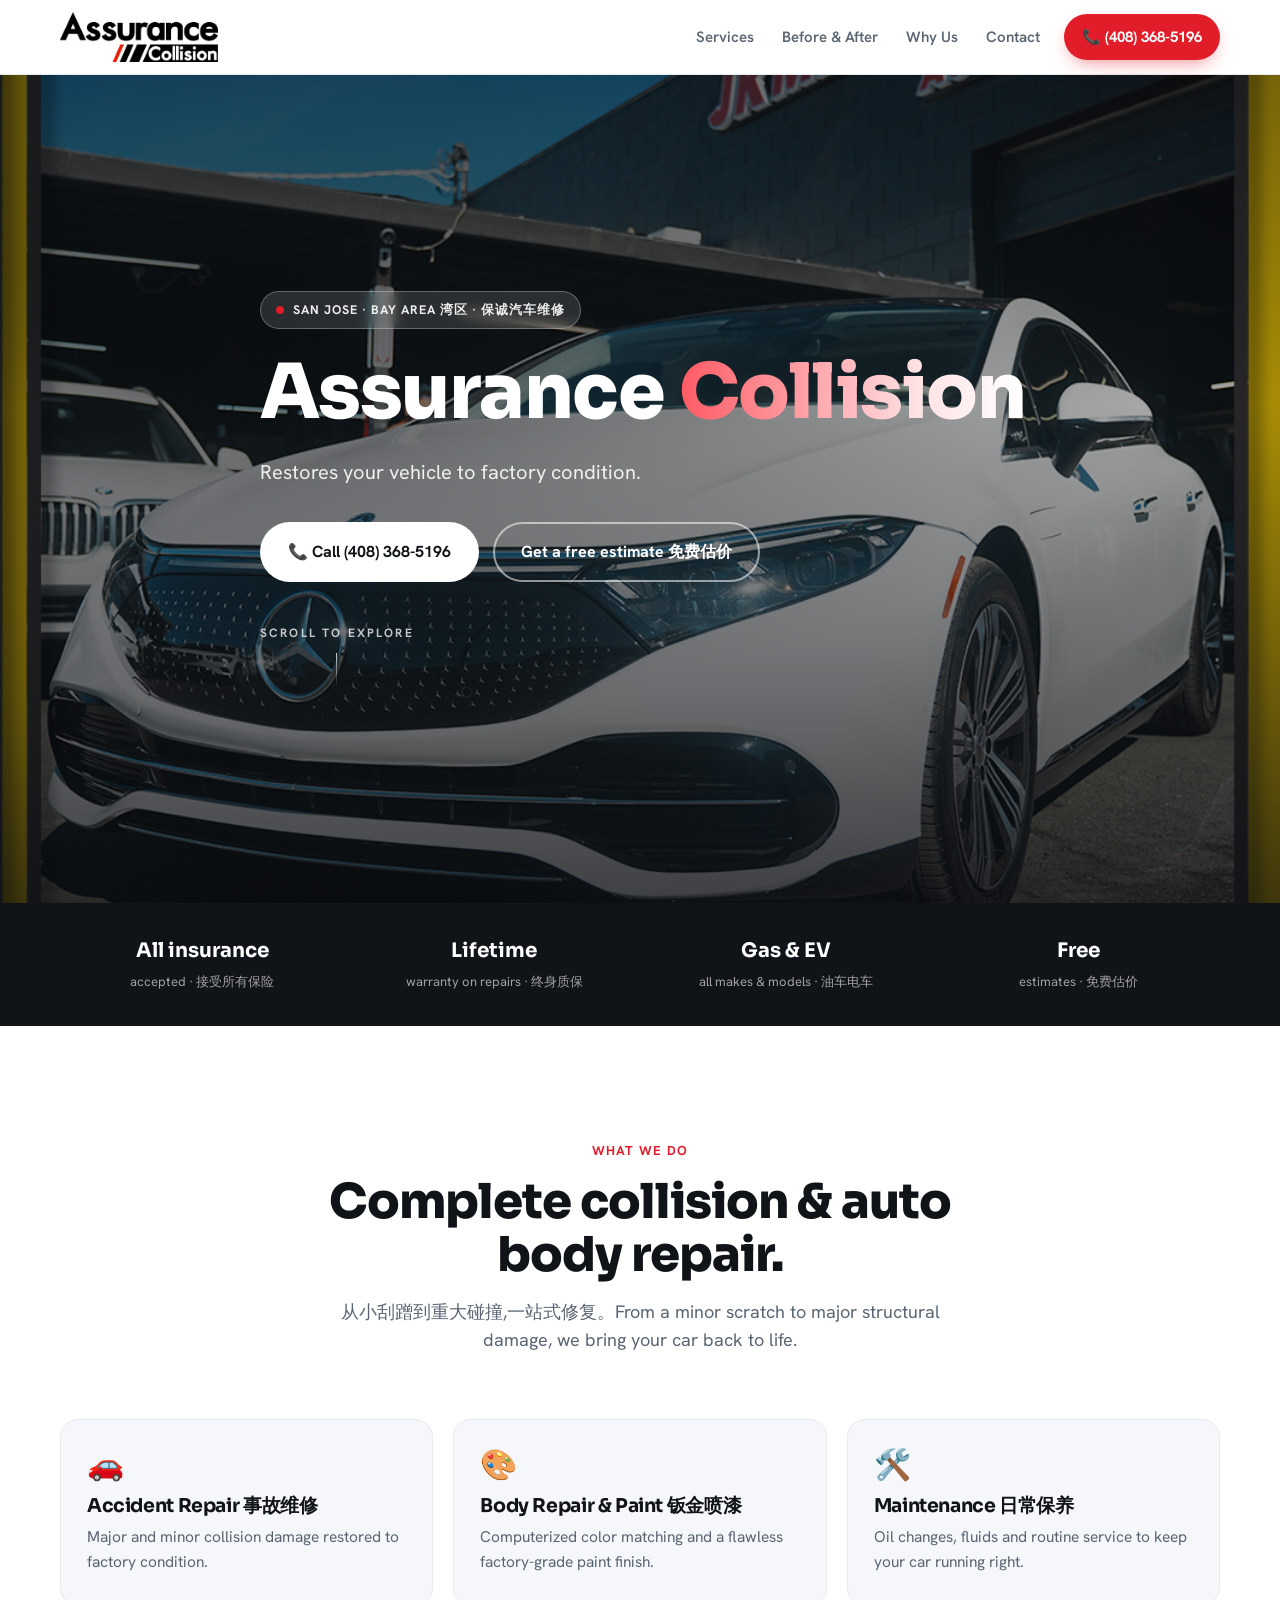
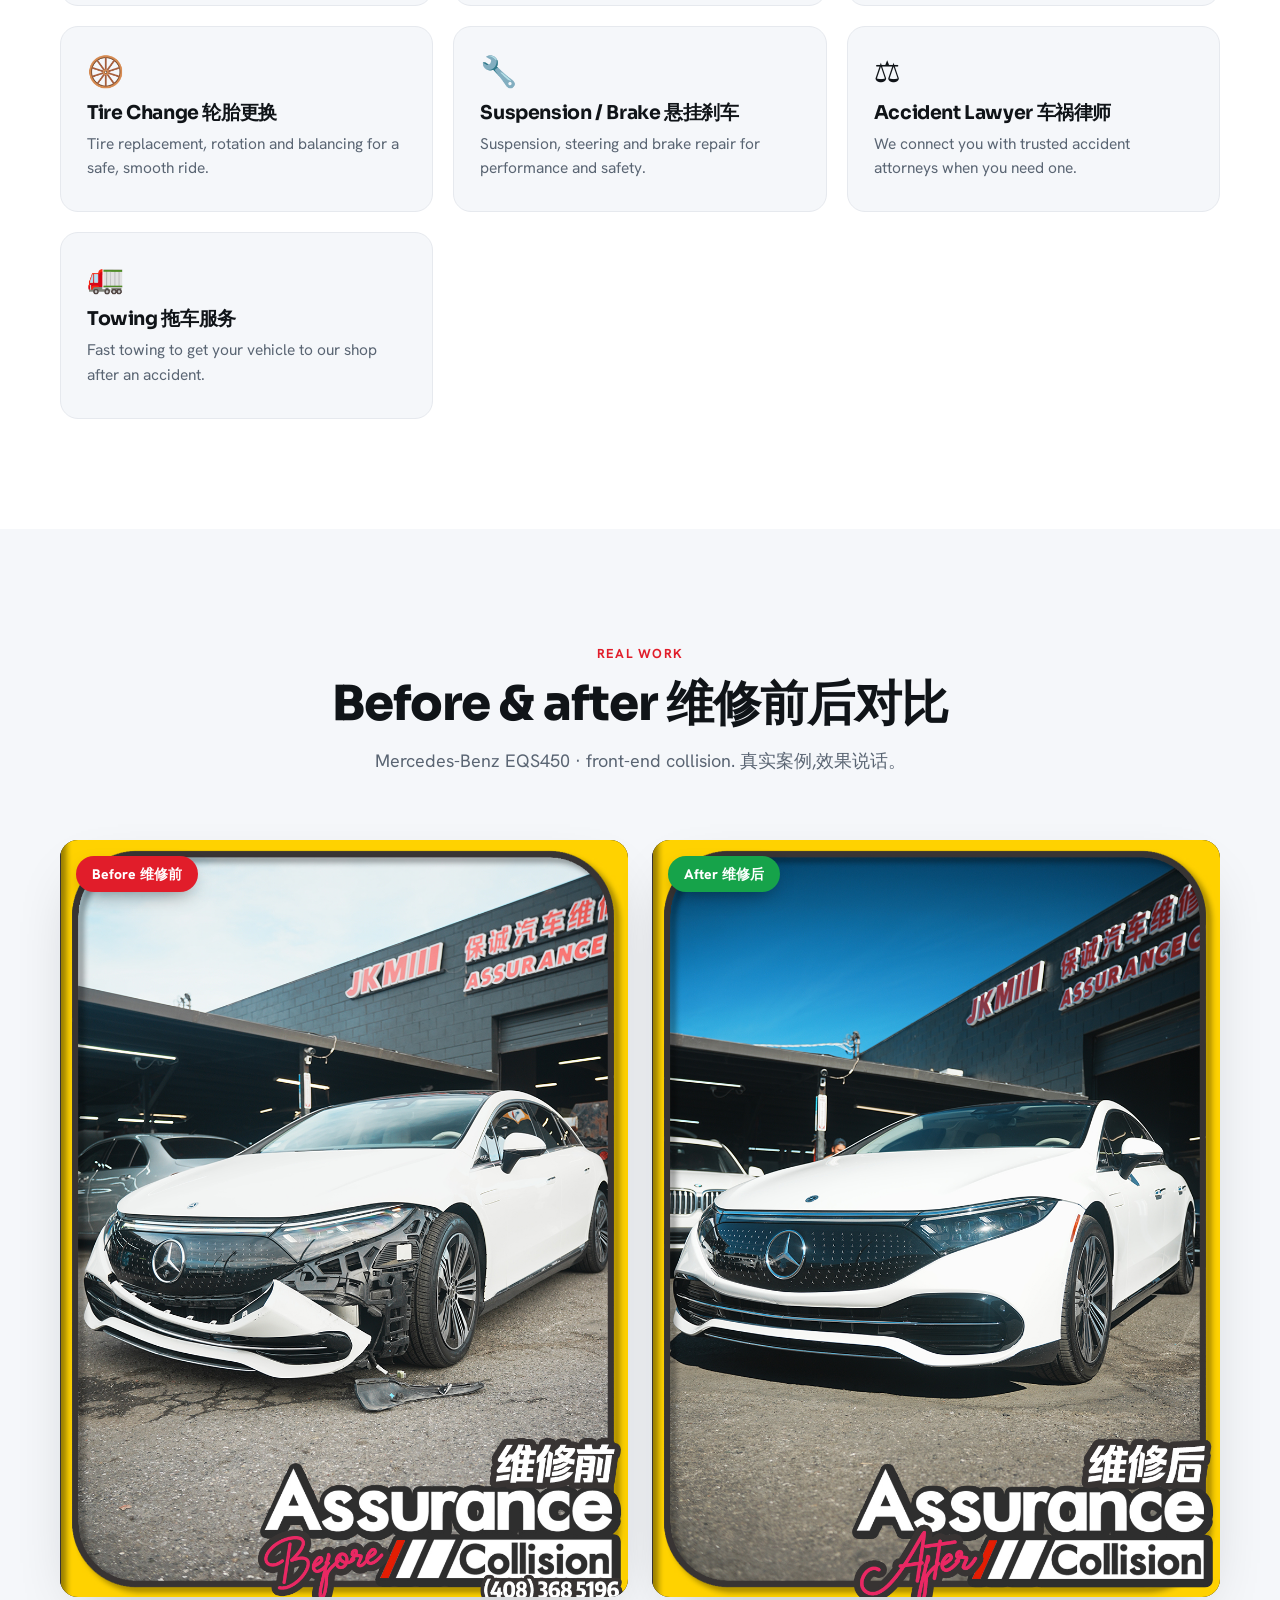
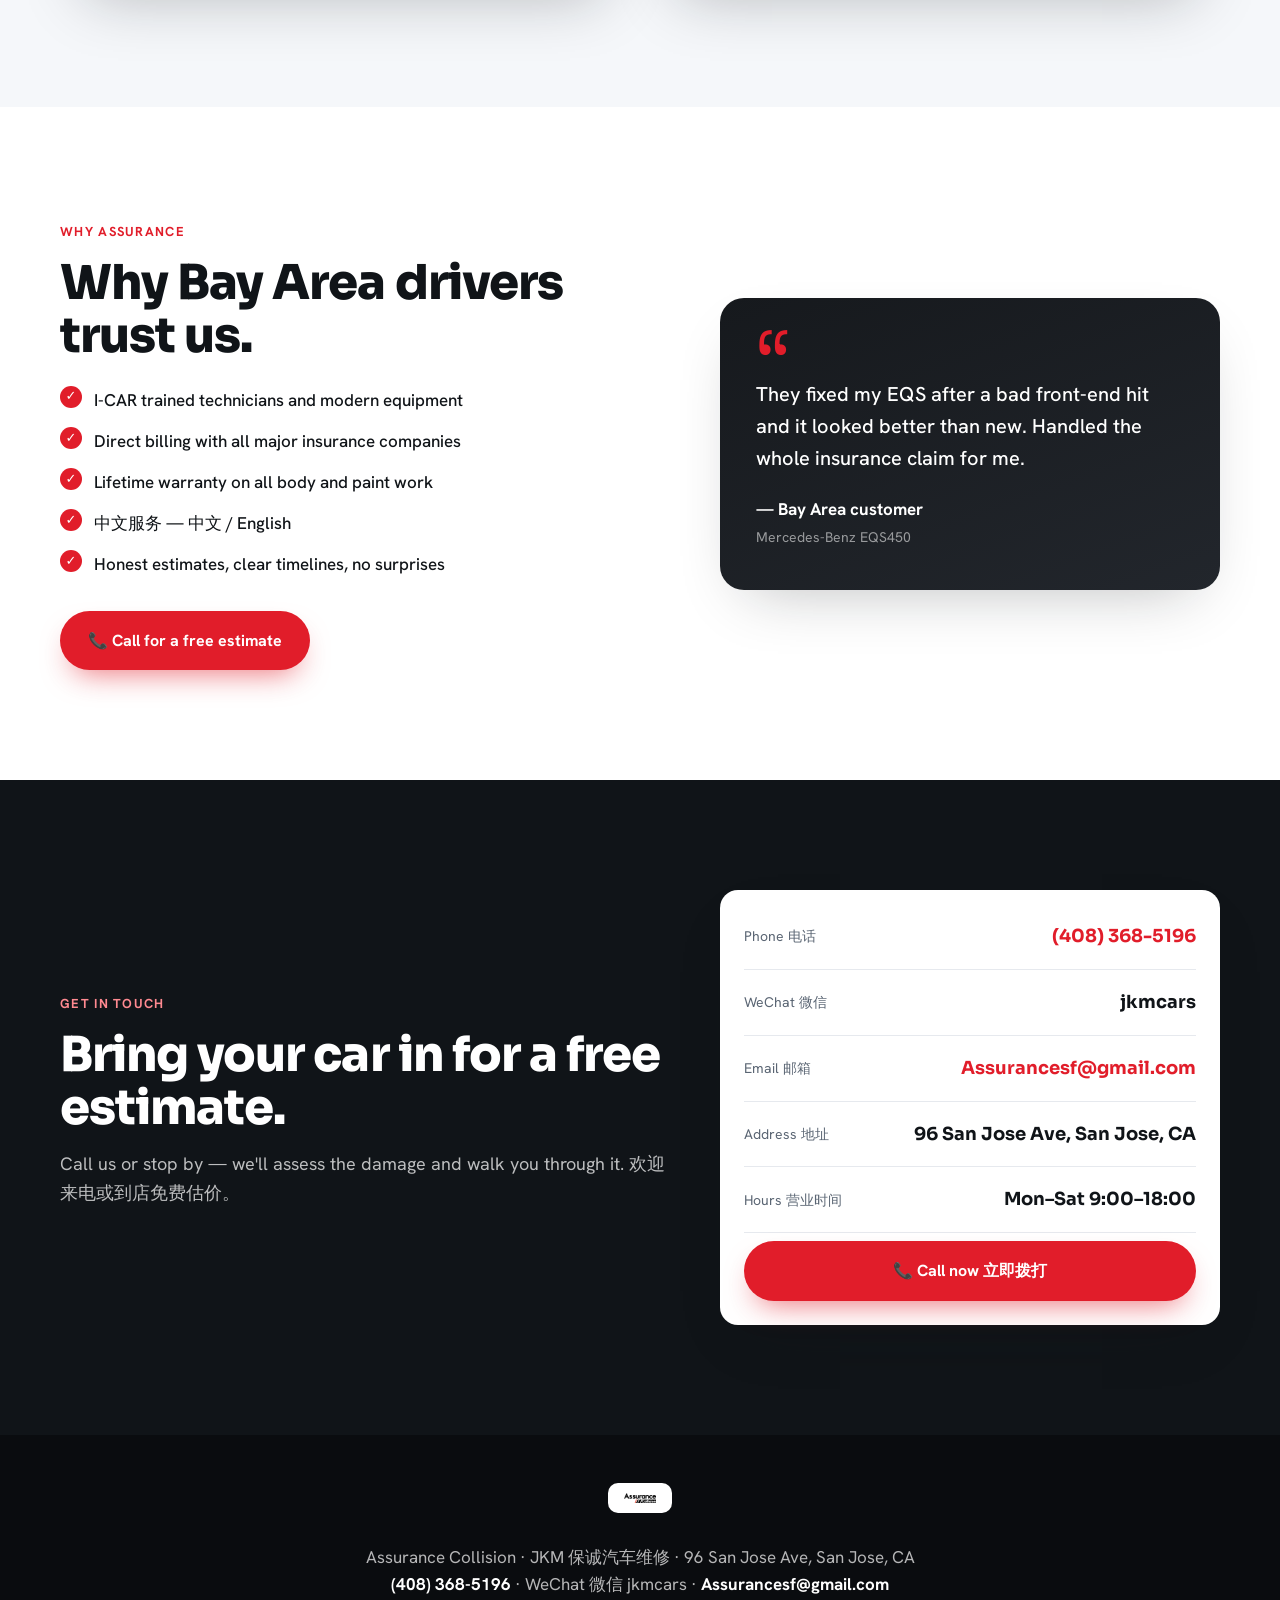
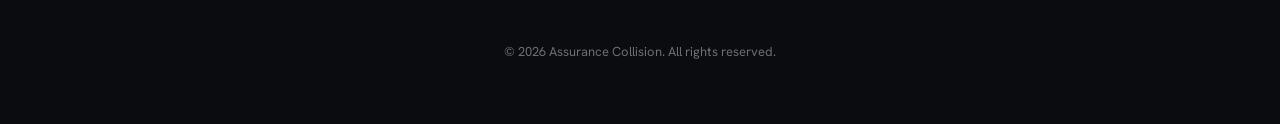
==== index.html @ 11619355 "Add scroll-reveal fade-in on scroll (IntersectionObserver, staggered) Co-Authored-By: Claude Opus 4." ====
<!DOCTYPE html>
<html lang="en">
<head>
<meta charset="UTF-8" />
<meta name="viewport" content="width=device-width, initial-scale=1.0" />
<title>Assurance Collision · 保诚汽车维修 — Bay Area Auto Body & Collision Repair</title>
<meta name="description" content="Assurance Collision (保诚汽车维修 / JKM) is a Bay Area auto body and collision repair shop in San Jose. Expert frame, paint, dent and EV collision repair. Free estimates — call (408) 368-5196." />
<link rel="preconnect" href="https://fonts.googleapis.com" />
<link rel="preconnect" href="https://fonts.gstatic.com" crossorigin />
<link href="https://fonts.googleapis.com/css2?family=Sora:wght@500;600;700;800&family=Hanken+Grotesk:wght@400;500;600;700&display=swap" rel="stylesheet" />
<link rel="stylesheet" href="styles.css" />
</head>
<body>

<nav id="nav">
  <div class="wrap nav-in">
    <a href="#top" class="brand"><img class="logo-img" src="images/logo.png" alt="Assurance Collision" /></a>
    <div class="nav-links">
      <a href="#services">Services</a>
      <a href="#work">Before &amp; After</a>
      <a href="#why">Why Us</a>
      <a href="#contact">Contact</a>
    </div>
    <a class="nav-cta" href="tel:+14083685196">📞 (408) 368-5196</a>
  </div>
</nav>

<header id="top" class="hero-bg">
  <div class="hero-slides" aria-hidden="true">
    <div class="hero-slide is-active" style="background-image:url('images/benz-after.jpg')"></div>
    <div class="hero-slide" style="background-image:url('images/1.jpg')"></div>
    <div class="hero-slide" style="background-image:url('images/2.jpg')"></div>
  </div>
  <div class="hero-overlay"></div>
  <div class="wrap hero-inner">
    <div class="eyebrow"><span class="pulse"></span><span class="t">SAN JOSE · BAY AREA 湾区 · 保诚汽车维修</span></div>
    <h1>Assurance <span class="grad">Collision</span></h1>
    <p class="lead">Restores your vehicle to factory condition.</p>
    <div class="hero-cta">
      <a class="btn white" href="tel:+14083685196">📞 Call (408) 368-5196</a>
      <a class="btn ghost" href="#contact">Get a free estimate 免费估价</a>
    </div>
    <a class="scroll-cue" href="#services">SCROLL TO EXPLORE</a>
  </div>
</header>

<div class="strip">
  <div class="wrap strip-in">
    <div class="stat"><b>All insurance</b><span>accepted · 接受所有保险</span></div>
    <div class="stat"><b>Lifetime</b><span>warranty on repairs · 终身质保</span></div>
    <div class="stat"><b>Gas &amp; EV</b><span>all makes &amp; models · 油车电车</span></div>
    <div class="stat"><b>Free</b><span>estimates · 免费估价</span></div>
  </div>
</div>

<section id="services">
  <div class="wrap">
    <div class="sec-head">
      <div class="tag">What we do</div>
      <h2 class="sec-title">Complete collision &amp; auto body repair.</h2>
      <p class="sec-note">从小刮蹭到重大碰撞,一站式修复。From a minor scratch to major structural damage, we bring your car back to life.</p>
    </div>
    <div class="grid">
      <div class="card"><div class="ic">🚗</div><h4>Accident Repair 事故维修</h4><p>Major and minor collision damage restored to factory condition.</p></div>
      <div class="card"><div class="ic">🎨</div><h4>Body Repair &amp; Paint 钣金喷漆</h4><p>Computerized color matching and a flawless factory-grade paint finish.</p></div>
      <div class="card"><div class="ic">🛠️</div><h4>Maintenance 日常保养</h4><p>Oil changes, fluids and routine service to keep your car running right.</p></div>
      <div class="card"><div class="ic">🛞</div><h4>Tire Change 轮胎更换</h4><p>Tire replacement, rotation and balancing for a safe, smooth ride.</p></div>
      <div class="card"><div class="ic">🔧</div><h4>Suspension / Brake 悬挂刹车</h4><p>Suspension, steering and brake repair for performance and safety.</p></div>
      <div class="card"><div class="ic">⚖️</div><h4>Accident Lawyer 车祸律师</h4><p>We connect you with trusted accident attorneys when you need one.</p></div>
      <div class="card"><div class="ic">🚛</div><h4>Towing 拖车服务</h4><p>Fast towing to get your vehicle to our shop after an accident.</p></div>
    </div>
  </div>
</section>

<section id="work" class="work">
  <div class="wrap">
    <div class="sec-head">
      <div class="tag">Real work</div>
      <h2 class="sec-title">Before &amp; after 维修前后对比</h2>
      <p class="sec-note">Mercedes-Benz EQS450 · front-end collision. 真实案例,效果说话。</p>
    </div>
    <div class="ba">
      <figure class="ba-item">
        <img src="images/benz-before.jpg" alt="White Mercedes EQS450 with crushed front bumper before repair" />
        <figcaption><span class="badge before">Before 维修前</span></figcaption>
      </figure>
      <figure class="ba-item">
        <img src="images/benz-after.jpg" alt="The same Mercedes EQS450 fully restored after repair" />
        <figcaption><span class="badge after">After 维修后</span></figcaption>
      </figure>
    </div>
  </div>
</section>

<section id="why" class="why">
  <div class="wrap why-in">
    <div class="why-copy">
      <div class="tag">Why Assurance</div>
      <h2 class="sec-title">Why Bay Area drivers trust us.</h2>
      <ul class="ticks">
        <li>I-CAR trained technicians and modern equipment</li>
        <li>Direct billing with all major insurance companies</li>
        <li>Lifetime warranty on all body and paint work</li>
        <li>中文服务 — 中文 / English</li>
        <li>Honest estimates, clear timelines, no surprises</li>
      </ul>
      <a class="btn primary" href="tel:+14083685196">📞 Call for a free estimate</a>
    </div>
    <div class="why-card">
      <div class="qmark">&ldquo;</div>
      <p>They fixed my EQS after a bad front-end hit and it looked better than new. Handled the whole insurance claim for me.</p>
      <div class="who"><b>— Bay Area customer</b><span>Mercedes-Benz EQS450</span></div>
    </div>
  </div>
</section>

<section id="contact" class="contact">
  <div class="wrap contact-in">
    <div>
      <div class="tag light">Get in touch</div>
      <h2 class="sec-title light">Bring your car in for a free estimate.</h2>
      <p class="sec-note light">Call us or stop by — we'll assess the damage and walk you through it. 欢迎来电或到店免费估价。</p>
    </div>
    <div class="contact-card">
      <a class="contact-row" href="tel:+14083685196"><span>Phone 电话</span><b>(408) 368-5196</b></a>
      <div class="contact-row"><span>WeChat 微信</span><b>jkmcars</b></div>
      <a class="contact-row" href="mailto:Assurancesf@gmail.com"><span>Email 邮箱</span><b>Assurancesf@gmail.com</b></a>
      <div class="contact-row"><span>Address 地址</span><b>96 San Jose Ave, San Jose, CA</b></div>
      <div class="contact-row"><span>Hours 营业时间</span><b>Mon–Sat 9:00–18:00</b></div>
      <a class="btn primary full" href="tel:+14083685196">📞 Call now 立即拨打</a>
    </div>
  </div>
</section>

<footer>
  <div class="wrap foot-in">
    <img class="logo-img foot-logo" src="images/logo.png" alt="Assurance Collision" />
    <p>Assurance Collision · JKM 保诚汽车维修 · 96 San Jose Ave, San Jose, CA<br /><a href="tel:+14083685196">(408) 368-5196</a> · WeChat 微信 jkmcars · <a href="mailto:Assurancesf@gmail.com">Assurancesf@gmail.com</a></p>
    <p class="copy">© 2026 Assurance Collision. All rights reserved.</p>
  </div>
</footer>

<script>
// 首屏背景轮换（交叉淡入淡出）。以后加视频：在 .hero-slides 里加一个含 <video> 的 .hero-slide 即可。
(function(){
  var slides = document.querySelectorAll('.hero-slide');
  if (slides.length < 2) return;
  var i = 0;
  setInterval(function(){
    slides[i].classList.remove('is-active');
    i = (i + 1) % slides.length;
    slides[i].classList.add('is-active');
  }, 5000);
})();

// 滚动渐入：各板块滚到视口时淡入上滑，同组元素错落出现
(function(){
  var els = document.querySelectorAll('.sec-head, .card, .ba-item, .why-copy, .why-card, .contact-card, .strip .stat');
  if (!els.length) return;
  if (!('IntersectionObserver' in window)) { // 老浏览器兜底：直接全显示
    els.forEach(function(el){ el.classList.add('in'); });
    return;
  }
  els.forEach(function(el){ el.classList.add('reveal'); });
  // 同一容器内的子项加递增延时，做错落效果
  ['.grid', '.ba', '.strip-in'].forEach(function(sel){
    document.querySelectorAll(sel).forEach(function(container){
      Array.prototype.slice.call(container.children).forEach(function(child, idx){
        if (child.classList.contains('reveal')) child.style.transitionDelay = (idx * 80) + 'ms';
      });
    });
  });
  var io = new IntersectionObserver(function(entries){
    entries.forEach(function(e){
      if (e.isIntersecting){ e.target.classList.add('in'); io.unobserve(e.target); }
    });
  }, { threshold: 0.12, rootMargin: '0px 0px -8% 0px' });
  els.forEach(function(el){ io.observe(el); });
})();
</script>

</body>
</html>
---- styles.css ----
:root{
  --ink:#101418;
  --muted:#5a6573;
  --line:#e6e9ee;
  --bg:#ffffff;
  --soft:#f5f7fa;
  --red:#e11d2a;
  --red-d:#b9121d;
  --shadow:0 24px 60px -28px rgba(16,20,24,.30);
  --radius:18px;
}

*{box-sizing:border-box}
html{scroll-behavior:smooth}
body{
  margin:0;color:var(--ink);background:var(--bg);
  font-family:"Hanken Grotesk",system-ui,-apple-system,Segoe UI,Roboto,"PingFang SC","Microsoft YaHei",sans-serif;
  font-size:17px;line-height:1.6;-webkit-font-smoothing:antialiased;
}
h1,h2,h3,h4{font-family:"Sora",system-ui,sans-serif;line-height:1.1;letter-spacing:-.02em;margin:0}
a{color:inherit;text-decoration:none}
img{max-width:100%}
.wrap{width:min(1160px,92vw);margin:0 auto}

/* ---------- NAV ---------- */
#nav{position:sticky;top:0;z-index:50;background:rgba(255,255,255,.86);backdrop-filter:blur(12px);border-bottom:1px solid var(--line)}
.nav-in{display:flex;align-items:center;gap:24px;height:74px}
.logo-img{height:50px;width:auto;display:block}
.nav-links{display:flex;gap:28px;margin-left:auto;font-weight:600;font-size:15px}
.nav-links a{color:var(--muted);transition:color .15s}
.nav-links a:hover{color:var(--ink)}
.nav-cta{background:var(--red);color:#fff;padding:11px 18px;border-radius:999px;font-weight:700;font-size:15px;white-space:nowrap;box-shadow:0 8px 20px -8px rgba(225,29,42,.6);transition:transform .15s,background .15s}
.nav-cta:hover{background:var(--red-d);transform:translateY(-1px)}
@media(max-width:780px){.nav-links{display:none}.nav-in{gap:12px}}

/* ---------- BUTTONS ---------- */
.btn{display:inline-flex;align-items:center;justify-content:center;gap:8px;padding:15px 26px;border-radius:999px;font-weight:700;font-size:16px;cursor:pointer;transition:transform .15s,background .15s,box-shadow .15s;border:2px solid transparent}
.btn.primary{background:var(--red);color:#fff;box-shadow:0 14px 30px -12px rgba(225,29,42,.65)}
.btn.primary:hover{background:var(--red-d);transform:translateY(-2px)}
.btn.ghost{background:transparent;border-color:rgba(255,255,255,.55);color:#fff}
.btn.ghost:hover{background:#fff;color:var(--ink);border-color:#fff}
.btn.white{background:#fff;color:var(--ink)}
.btn.white:hover{background:#eceff3;transform:translateY(-2px)}
.btn.full{width:100%;margin-top:8px}

/* ---------- HERO ---------- */
.hero-bg{position:relative;min-height:clamp(620px,92vh,860px);display:flex;align-items:center;overflow:hidden}
.hero-slides{position:absolute;inset:0;z-index:0}
.hero-slide{position:absolute;inset:0;background-size:cover;background-position:center 42%;opacity:0;transition:opacity 1.4s ease-in-out}
.hero-slide.is-active{opacity:1}
.hero-overlay{position:absolute;inset:0;z-index:1;background:
  linear-gradient(180deg,rgba(8,11,15,.55) 0%,rgba(8,11,15,.35) 40%,rgba(8,11,15,.78) 100%),
  radial-gradient(120% 80% at 20% 30%,rgba(8,11,15,.45),transparent 60%)}
.hero-inner{position:relative;z-index:2;max-width:760px;padding:60px 0;color:#fff}
.eyebrow{display:inline-flex;align-items:center;gap:9px;background:rgba(255,255,255,.13);border:1px solid rgba(255,255,255,.28);backdrop-filter:blur(6px);padding:8px 15px;border-radius:999px;font-size:12.5px;font-weight:700;letter-spacing:.08em;color:rgba(255,255,255,.92)}
.pulse{width:8px;height:8px;border-radius:50%;background:var(--red);box-shadow:0 0 0 0 rgba(225,29,42,.7);animation:pulse 2s infinite}
@keyframes pulse{0%{box-shadow:0 0 0 0 rgba(225,29,42,.7)}70%{box-shadow:0 0 0 10px rgba(225,29,42,0)}100%{box-shadow:0 0 0 0 rgba(225,29,42,0)}}
.hero-inner h1{font-size:clamp(30px,7.5vw,76px);font-weight:800;margin:22px 0 0;color:#fff;white-space:nowrap}
.hero-inner .grad{background:linear-gradient(90deg,#ff5a64,#ffe3e5 70%,#ffffff);-webkit-background-clip:text;background-clip:text;color:transparent}
.hero-inner .lead{font-size:clamp(17px,2vw,20px);color:rgba(255,255,255,.9);max-width:56ch;margin:22px 0 0}
.hero-cta{display:flex;gap:14px;margin-top:34px;flex-wrap:wrap}
.scroll-cue{display:inline-block;margin-top:42px;font-size:12px;font-weight:700;letter-spacing:.18em;color:rgba(255,255,255,.75)}
.scroll-cue::after{content:"";display:block;width:1px;height:34px;margin:10px auto 0;background:linear-gradient(rgba(255,255,255,.8),transparent);animation:cue 1.8s infinite}
@keyframes cue{0%{opacity:0;transform:translateY(-8px)}50%{opacity:1}100%{opacity:0;transform:translateY(8px)}}

/* ---------- TRUST STRIP ---------- */
.strip{background:var(--ink);color:#fff}
.strip-in{display:grid;grid-template-columns:repeat(4,1fr);gap:8px;padding:26px 0}
.stat{text-align:center;padding:6px 10px}
.stat b{display:block;font-family:"Sora";font-size:20px}
.stat span{font-size:13px;color:rgba(255,255,255,.6)}
@media(max-width:780px){.strip-in{grid-template-columns:repeat(2,1fr);gap:16px}}

/* ---------- SECTION SHELL ---------- */
section{padding:clamp(64px,9vw,110px) 0}
.sec-head{max-width:640px;margin:0 auto clamp(40px,6vw,64px);text-align:center}
.tag{display:inline-block;font-size:13px;font-weight:700;letter-spacing:.1em;text-transform:uppercase;color:var(--red);margin-bottom:14px}
.tag.light{color:#ff8a91}
.sec-title{font-size:clamp(30px,4.5vw,48px);font-weight:800}
.sec-title.light{color:#fff}
.sec-note{color:var(--muted);font-size:18px;margin-top:16px}
.sec-note.light{color:rgba(255,255,255,.72)}

/* ---------- SERVICES GRID ---------- */
.grid{display:grid;grid-template-columns:repeat(3,1fr);gap:20px}
.card{background:var(--soft);border:1px solid var(--line);border-radius:var(--radius);padding:30px 26px;transition:transform .18s,box-shadow .18s,border-color .18s}
.card:hover{transform:translateY(-4px);box-shadow:var(--shadow);border-color:#d6dbe2}
.card .ic{font-size:30px;line-height:1}
.card h4{font-size:19px;margin:16px 0 8px;font-weight:700}
.card p{margin:0;color:var(--muted);font-size:15.5px}
@media(max-width:880px){.grid{grid-template-columns:repeat(2,1fr)}}
@media(max-width:560px){.grid{grid-template-columns:1fr}}

/* ---------- BEFORE / AFTER ---------- */
.work{background:var(--soft)}
.ba{display:grid;grid-template-columns:1fr 1fr;gap:24px}
.ba-item{margin:0;position:relative;border-radius:var(--radius);overflow:hidden;box-shadow:var(--shadow);background:#000}
.ba-item img{display:block;width:100%;height:100%;object-fit:cover;aspect-ratio:3/4}
.ba-item figcaption{position:absolute;top:16px;left:16px}
.badge{display:inline-block;padding:7px 16px;border-radius:999px;font-weight:800;font-size:14px;color:#fff;box-shadow:0 8px 20px -8px rgba(0,0,0,.5)}
.badge.before{background:var(--red)}
.badge.after{background:#16a34a}
@media(max-width:680px){.ba{grid-template-columns:1fr}}

/* ---------- WHY ---------- */
.why-in{display:grid;grid-template-columns:1.1fr .9fr;gap:48px;align-items:center}
.why .sec-title{text-align:left}
.ticks{list-style:none;padding:0;margin:24px 0 32px;display:grid;gap:14px}
.ticks li{position:relative;padding-left:34px;font-weight:500}
.ticks li::before{content:"✓";position:absolute;left:0;top:-1px;width:22px;height:22px;border-radius:50%;background:var(--red);color:#fff;font-size:13px;font-weight:800;display:grid;place-items:center}
.why-card{background:linear-gradient(160deg,#16191d,#22262c);color:#fff;border-radius:24px;padding:40px 36px;box-shadow:var(--shadow);position:relative}
.qmark{font-family:"Sora";font-size:80px;line-height:.6;color:var(--red);height:40px}
.why-card p{font-size:20px;font-weight:500;margin:0 0 22px}
.why-card .who b{display:block}
.why-card .who span{color:rgba(255,255,255,.55);font-size:14px}
@media(max-width:820px){.why-in{grid-template-columns:1fr;gap:32px}}

/* ---------- CONTACT ---------- */
.contact{background:var(--ink)}
.contact-in{display:grid;grid-template-columns:1.1fr .9fr;gap:48px;align-items:center}
.contact .sec-head{margin:0}
.contact-card{background:#fff;border-radius:var(--radius);padding:14px 24px 24px;box-shadow:var(--shadow)}
.contact-row{display:flex;justify-content:space-between;align-items:center;gap:16px;padding:18px 0;border-bottom:1px solid var(--line)}
.contact-row span{color:var(--muted);font-size:14px}
.contact-row b{font-family:"Sora";font-size:18px;text-align:right;overflow-wrap:anywhere}
a.contact-row b{color:var(--red)}
@media(max-width:820px){.contact-in{grid-template-columns:1fr;gap:28px}}

/* ---------- FOOTER ---------- */
footer{background:#0a0c0f;color:rgba(255,255,255,.7);padding:48px 0;text-align:center}
.foot-in{display:grid;gap:14px;justify-items:center}
.foot-logo{height:30px;background:#fff;padding:10px 16px;border-radius:10px}
footer a{color:#fff;font-weight:700}
.copy{font-size:13px;color:rgba(255,255,255,.4)}

/* ---------- SCROLL REVEAL 滚动渐入 ---------- */
.reveal{opacity:0;transform:translateY(26px);transition:opacity .7s cubic-bezier(.22,.61,.36,1),transform .7s cubic-bezier(.22,.61,.36,1)}
.reveal.in{opacity:1;transform:none}

@media(prefers-reduced-motion:reduce){
  .pulse,.scroll-cue::after{animation:none}
  .hero-slide{transition:none}
  .reveal{opacity:1;transform:none;transition:none}
}
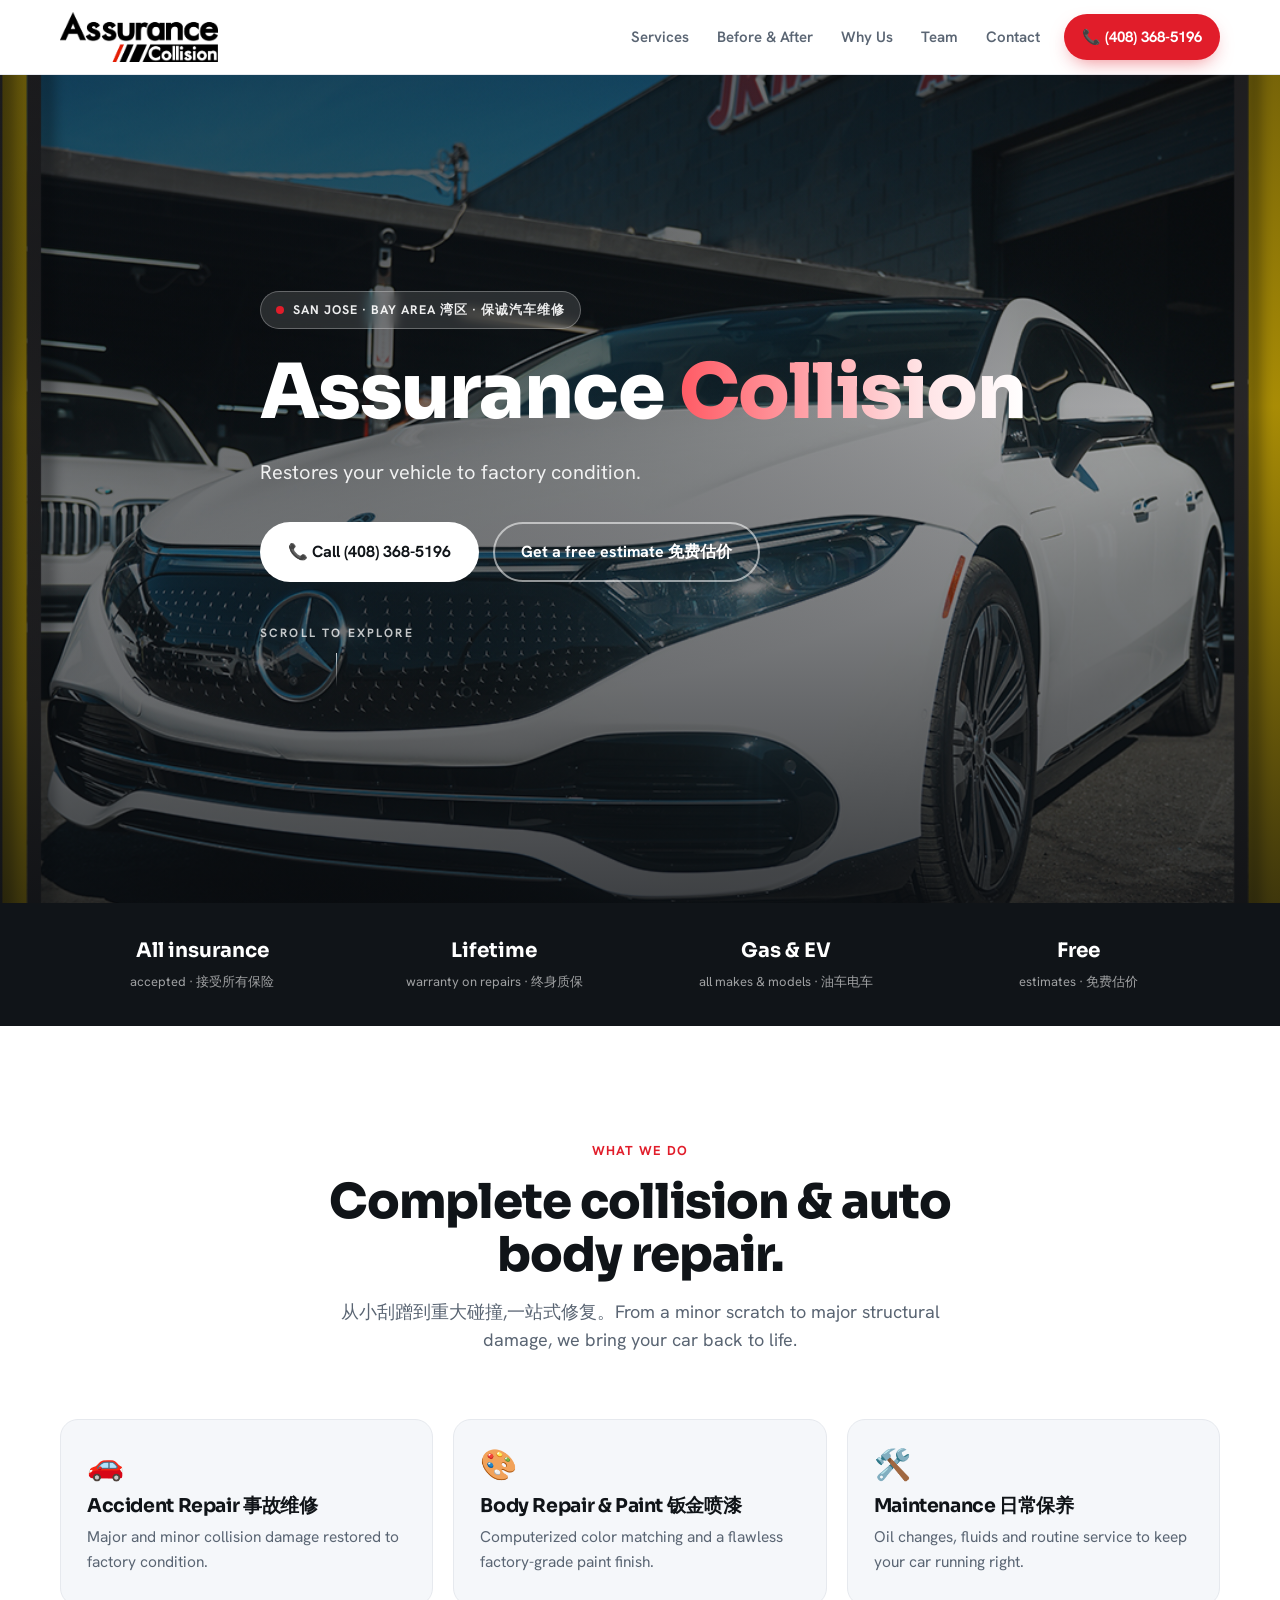
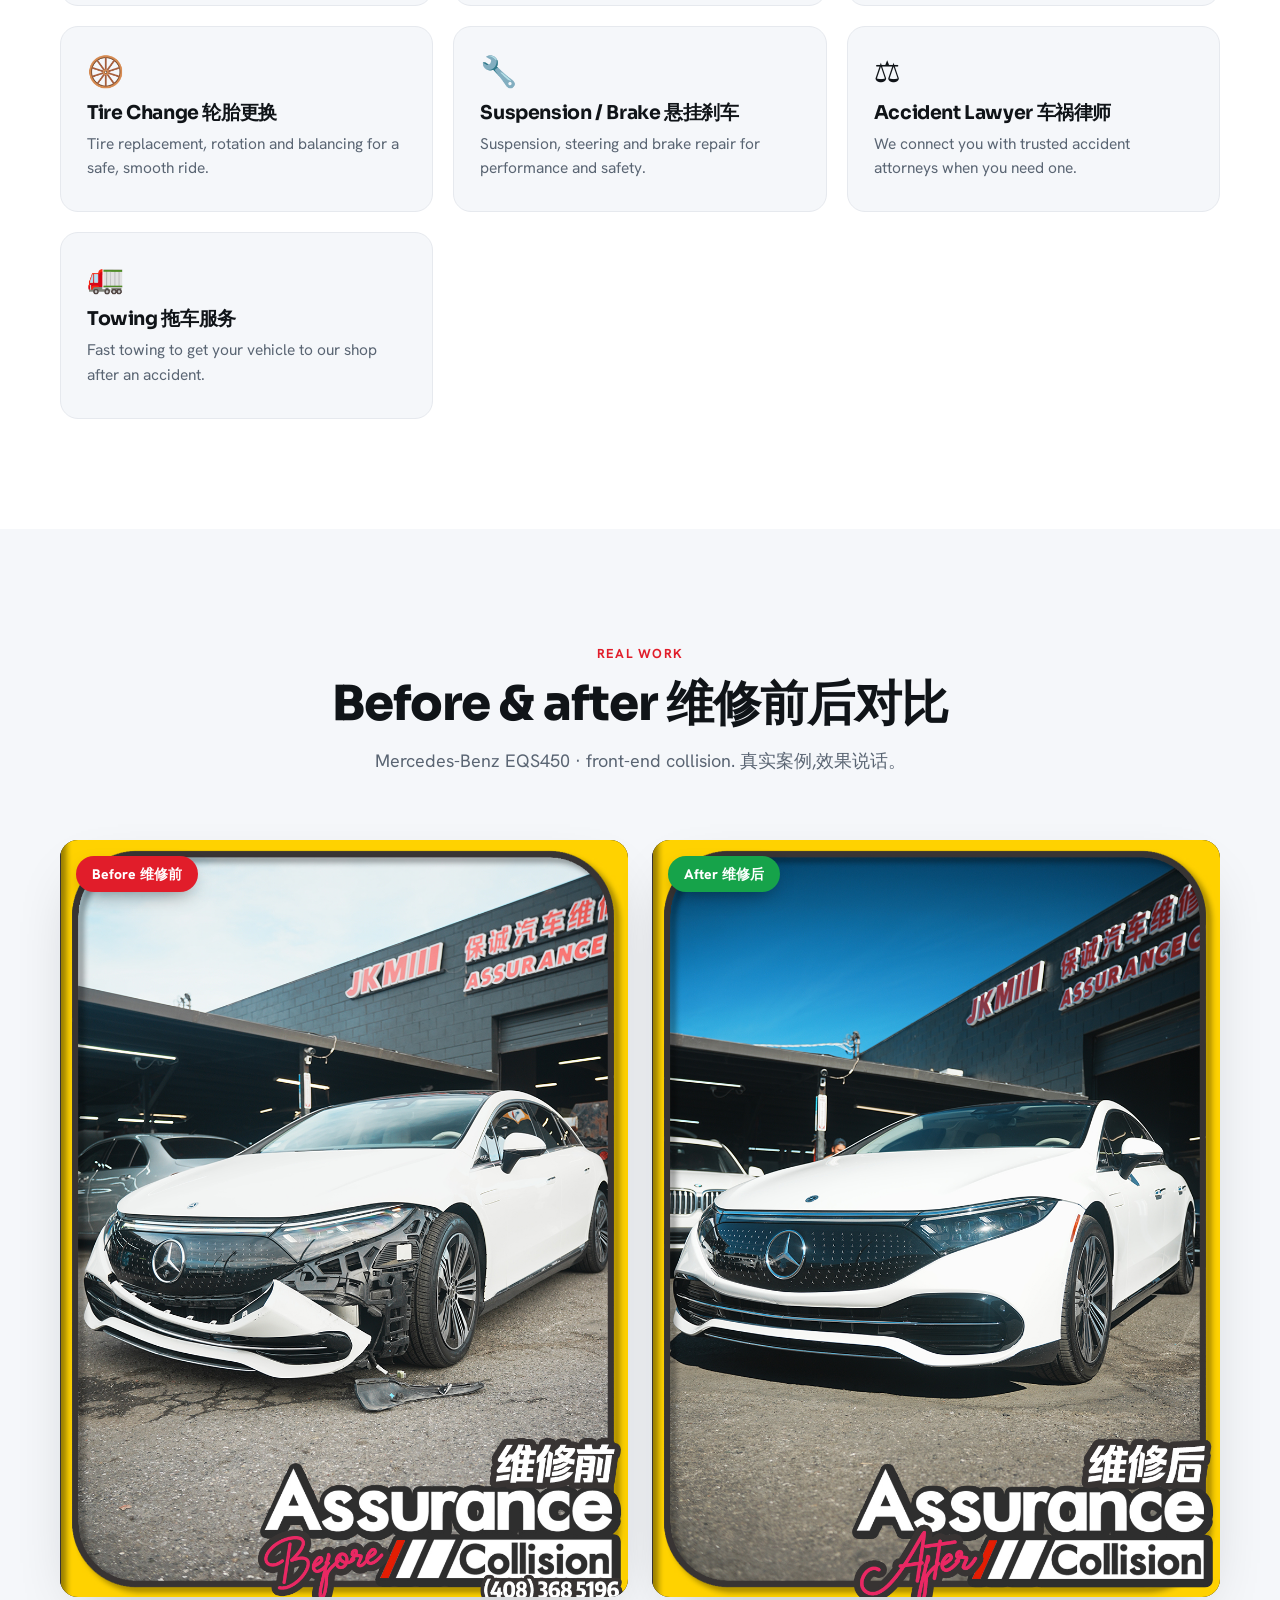
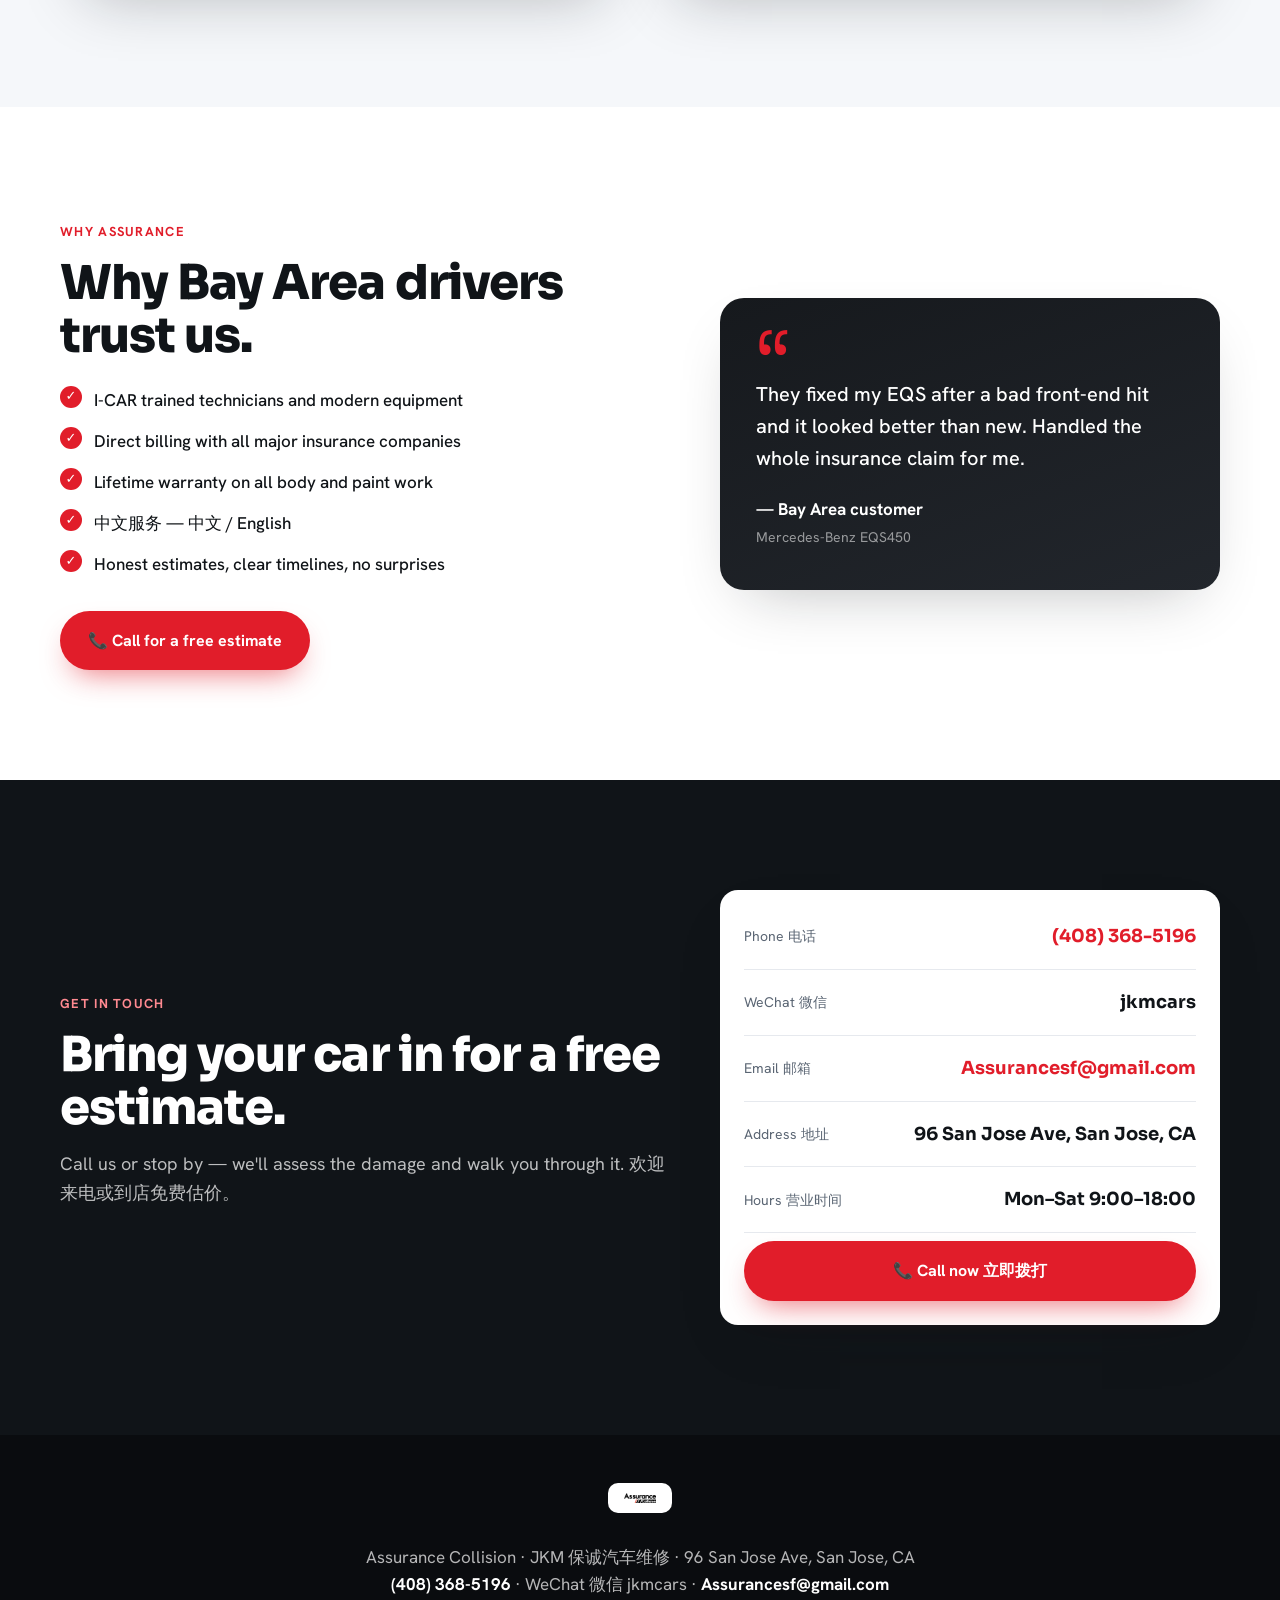
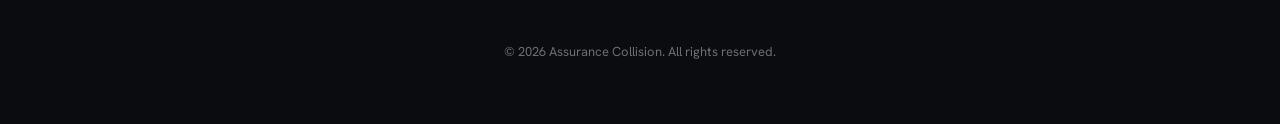
==== commit 862d3d68: "Add team page (team.html): group banner + 11 member profiles; nav link; compressed team photos Co-Au" ====
--- a/index.html
+++ b/index.html
@@ -19,6 +19,7 @@
       <a href="#services">Services</a>
       <a href="#work">Before &amp; After</a>
       <a href="#why">Why Us</a>
+      <a href="team.html">Team</a>
       <a href="#contact">Contact</a>
     </div>
     <a class="nav-cta" href="tel:+14083685196">📞 (408) 368-5196</a>
@@ -170,9 +171,11 @@
       });
     });
   });
+  // 每次进入视口就淡入，离开就复位 —— 上下反复滚动都会重演
   var io = new IntersectionObserver(function(entries){
     entries.forEach(function(e){
-      if (e.isIntersecting){ e.target.classList.add('in'); io.unobserve(e.target); }
+      if (e.isIntersecting){ e.target.classList.add('in'); }
+      else { e.target.classList.remove('in'); }
     });
   }, { threshold: 0.12, rootMargin: '0px 0px -8% 0px' });
   els.forEach(function(el){ io.observe(el); });
--- a/styles.css
+++ b/styles.css
@@ -133,6 +133,27 @@
 footer a{color:#fff;font-weight:700}
 .copy{font-size:13px;color:rgba(255,255,255,.4)}
 
+/* ---------- TEAM PAGE 团队页 ---------- */
+.nav-links a.active{color:var(--ink)}
+.page-banner{position:relative;min-height:clamp(340px,52vh,520px);display:flex;align-items:center;justify-content:center;overflow:hidden;text-align:center}
+.page-banner img{position:absolute;inset:0;width:100%;height:100%;object-fit:cover;object-position:center 30%;z-index:0}
+.page-banner .ov{position:absolute;inset:0;z-index:1;background:linear-gradient(rgba(8,11,15,.5),rgba(8,11,15,.72))}
+.page-banner .inner{position:relative;z-index:2;color:#fff;padding:48px 0}
+.page-banner h1{font-size:clamp(34px,5.5vw,60px);color:#fff;font-weight:800}
+.page-banner p{color:rgba(255,255,255,.88);margin:14px auto 0;font-size:18px;max-width:52ch}
+
+.team-grid{display:grid;grid-template-columns:repeat(4,1fr);gap:22px}
+@media(max-width:980px){.team-grid{grid-template-columns:repeat(3,1fr)}}
+@media(max-width:720px){.team-grid{grid-template-columns:repeat(2,1fr)}}
+@media(max-width:440px){.team-grid{grid-template-columns:1fr}}
+.member{background:var(--soft);border:1px solid var(--line);border-radius:var(--radius);overflow:hidden;transition:transform .18s,box-shadow .18s,border-color .18s}
+.member:hover{transform:translateY(-4px);box-shadow:var(--shadow);border-color:#d6dbe2}
+.member img{display:block;width:100%;aspect-ratio:1/1;object-fit:cover;object-position:center top}
+.member .m-body{padding:18px 20px 22px}
+.member h3{font-size:19px;font-weight:700}
+.member .role{color:var(--red);font-weight:700;font-size:13.5px;margin:5px 0 10px}
+.member p{margin:0;color:var(--muted);font-size:14.5px;line-height:1.55}
+
 /* ---------- SCROLL REVEAL 滚动渐入 ---------- */
 .reveal{opacity:0;transform:translateY(26px);transition:opacity .7s cubic-bezier(.22,.61,.36,1),transform .7s cubic-bezier(.22,.61,.36,1)}
 .reveal.in{opacity:1;transform:none}
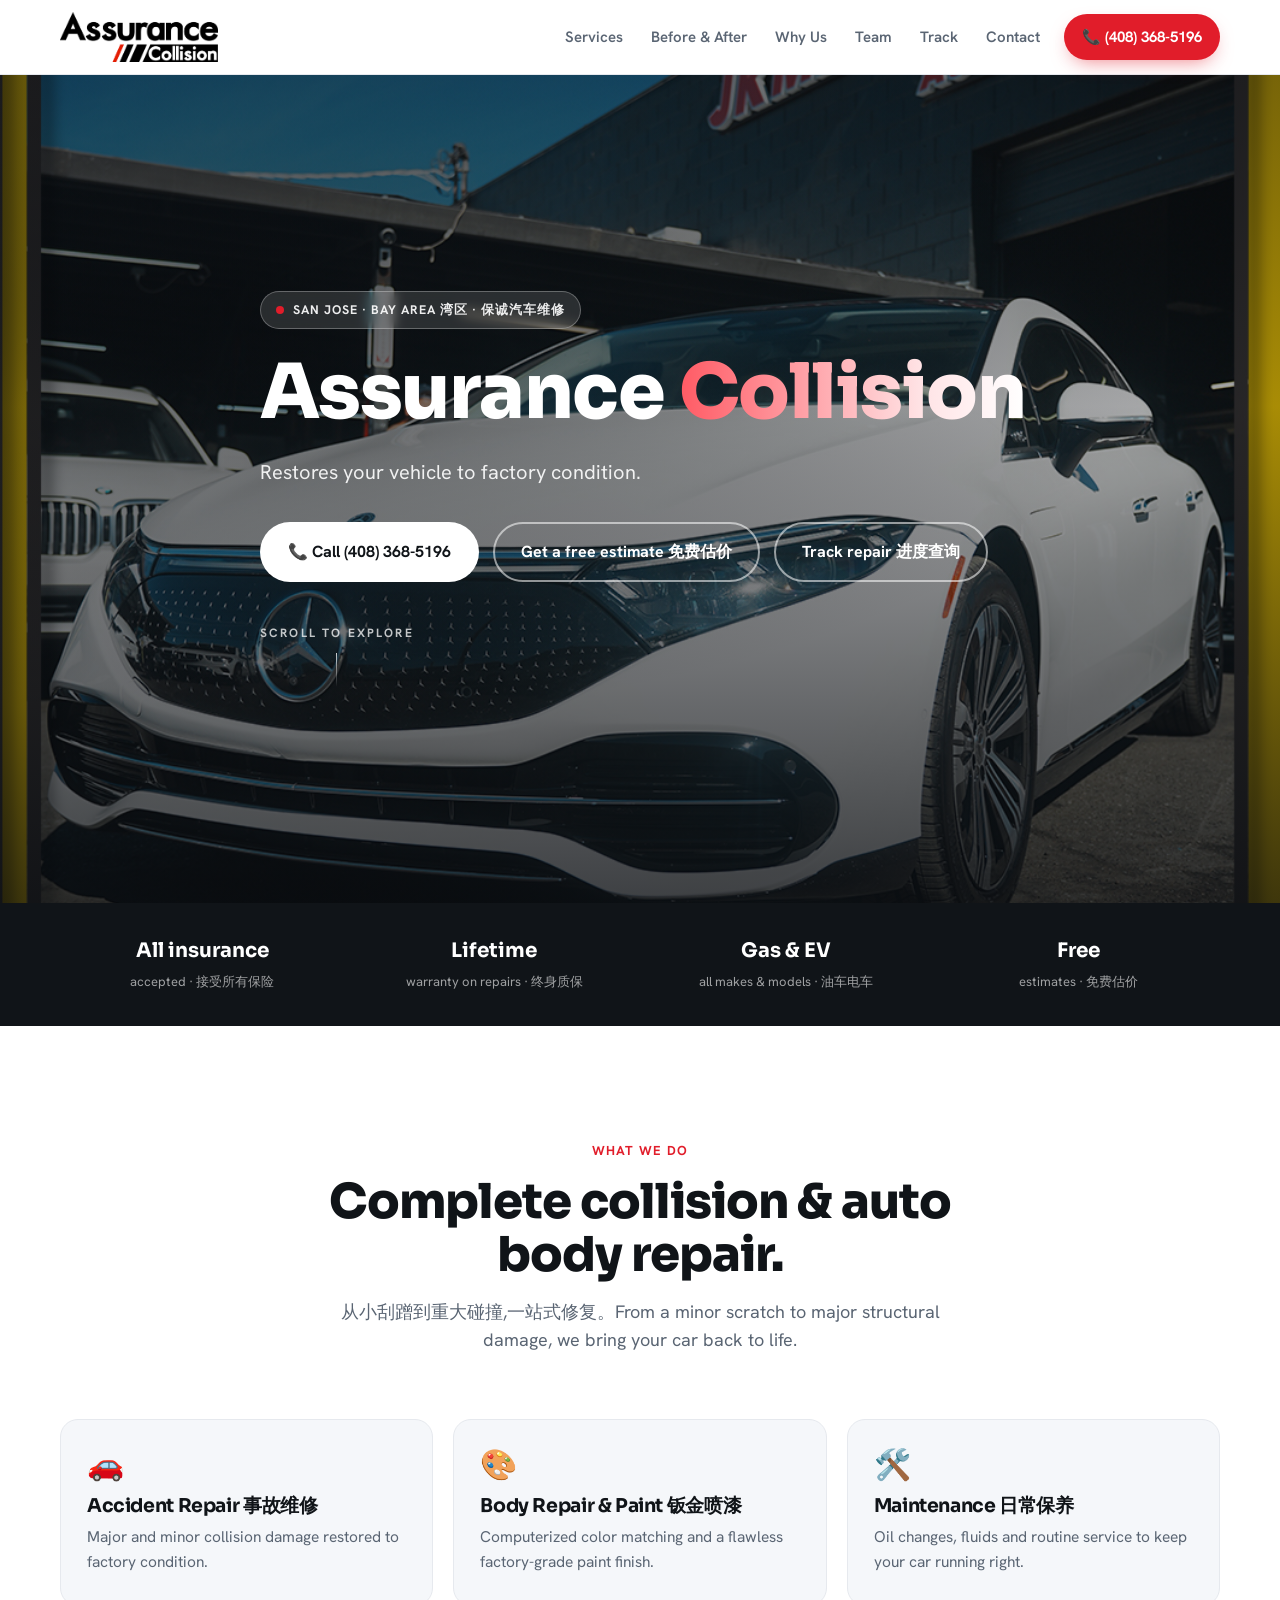
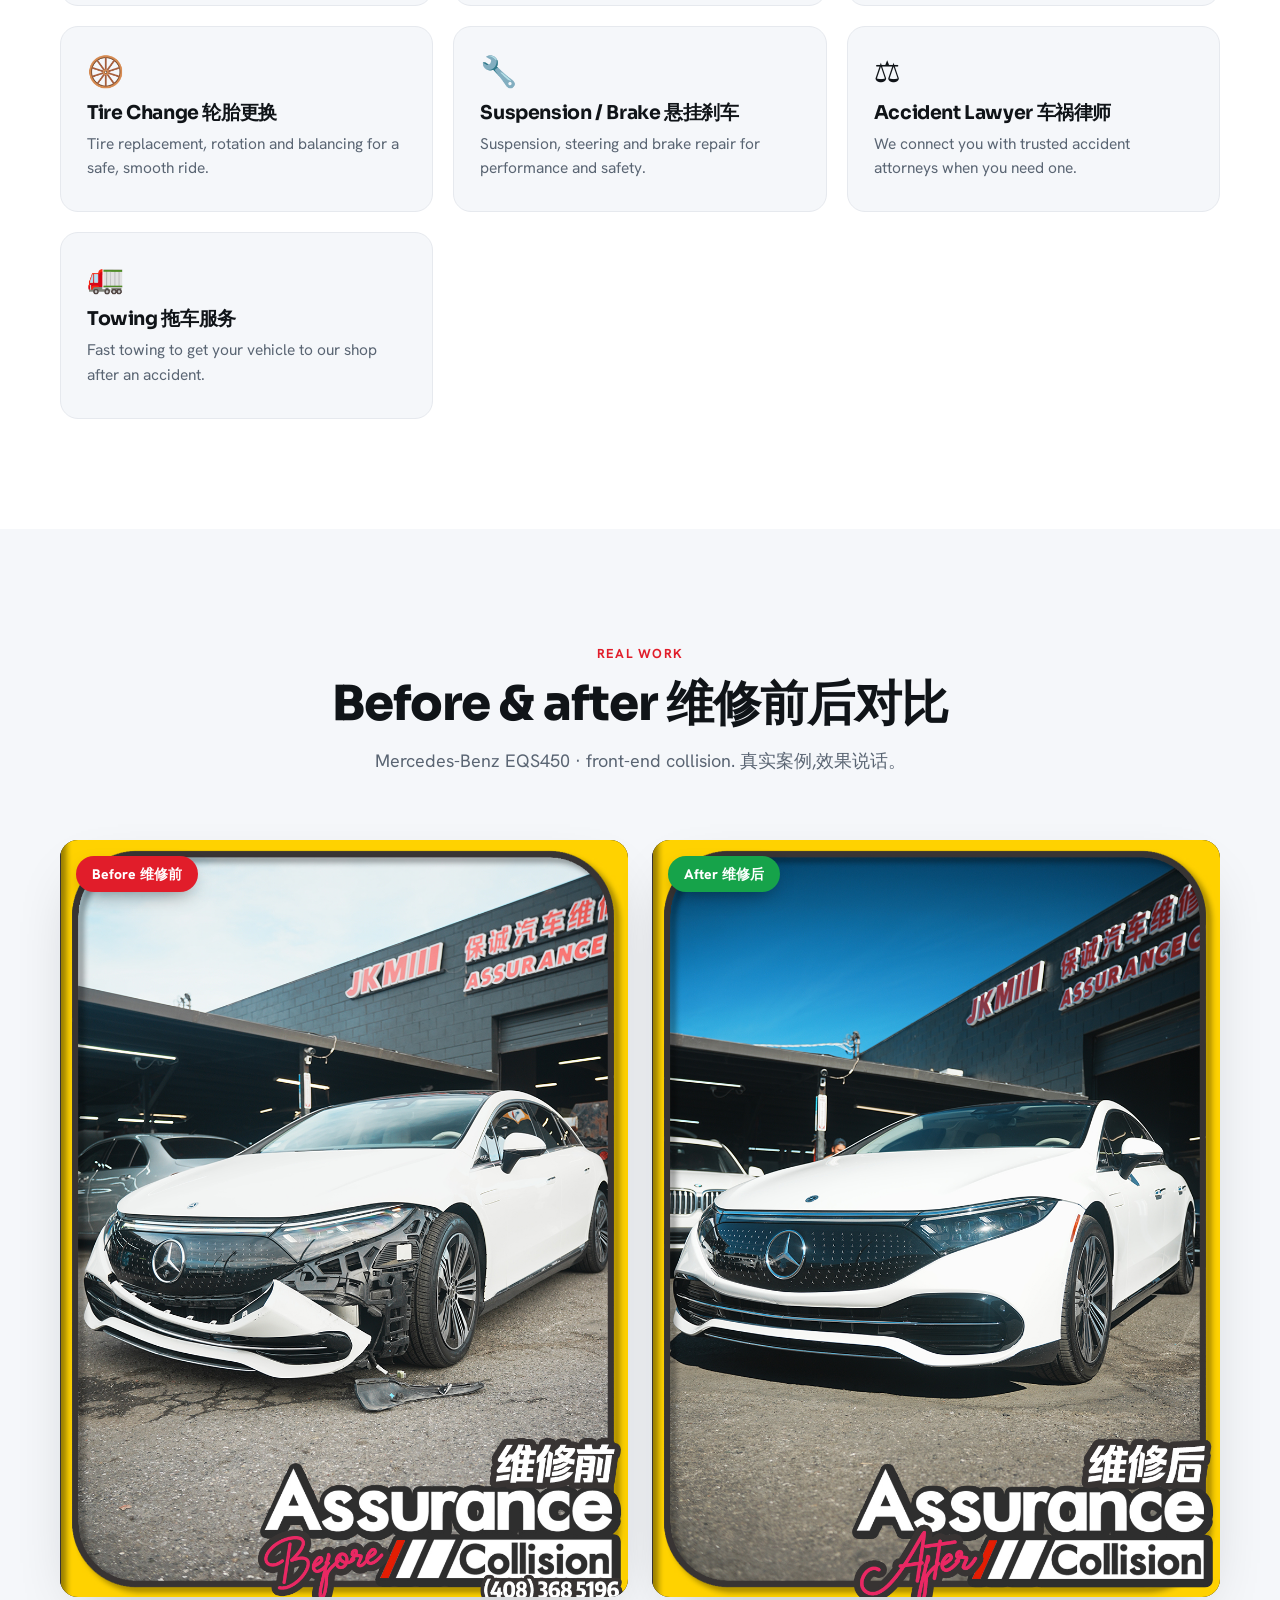
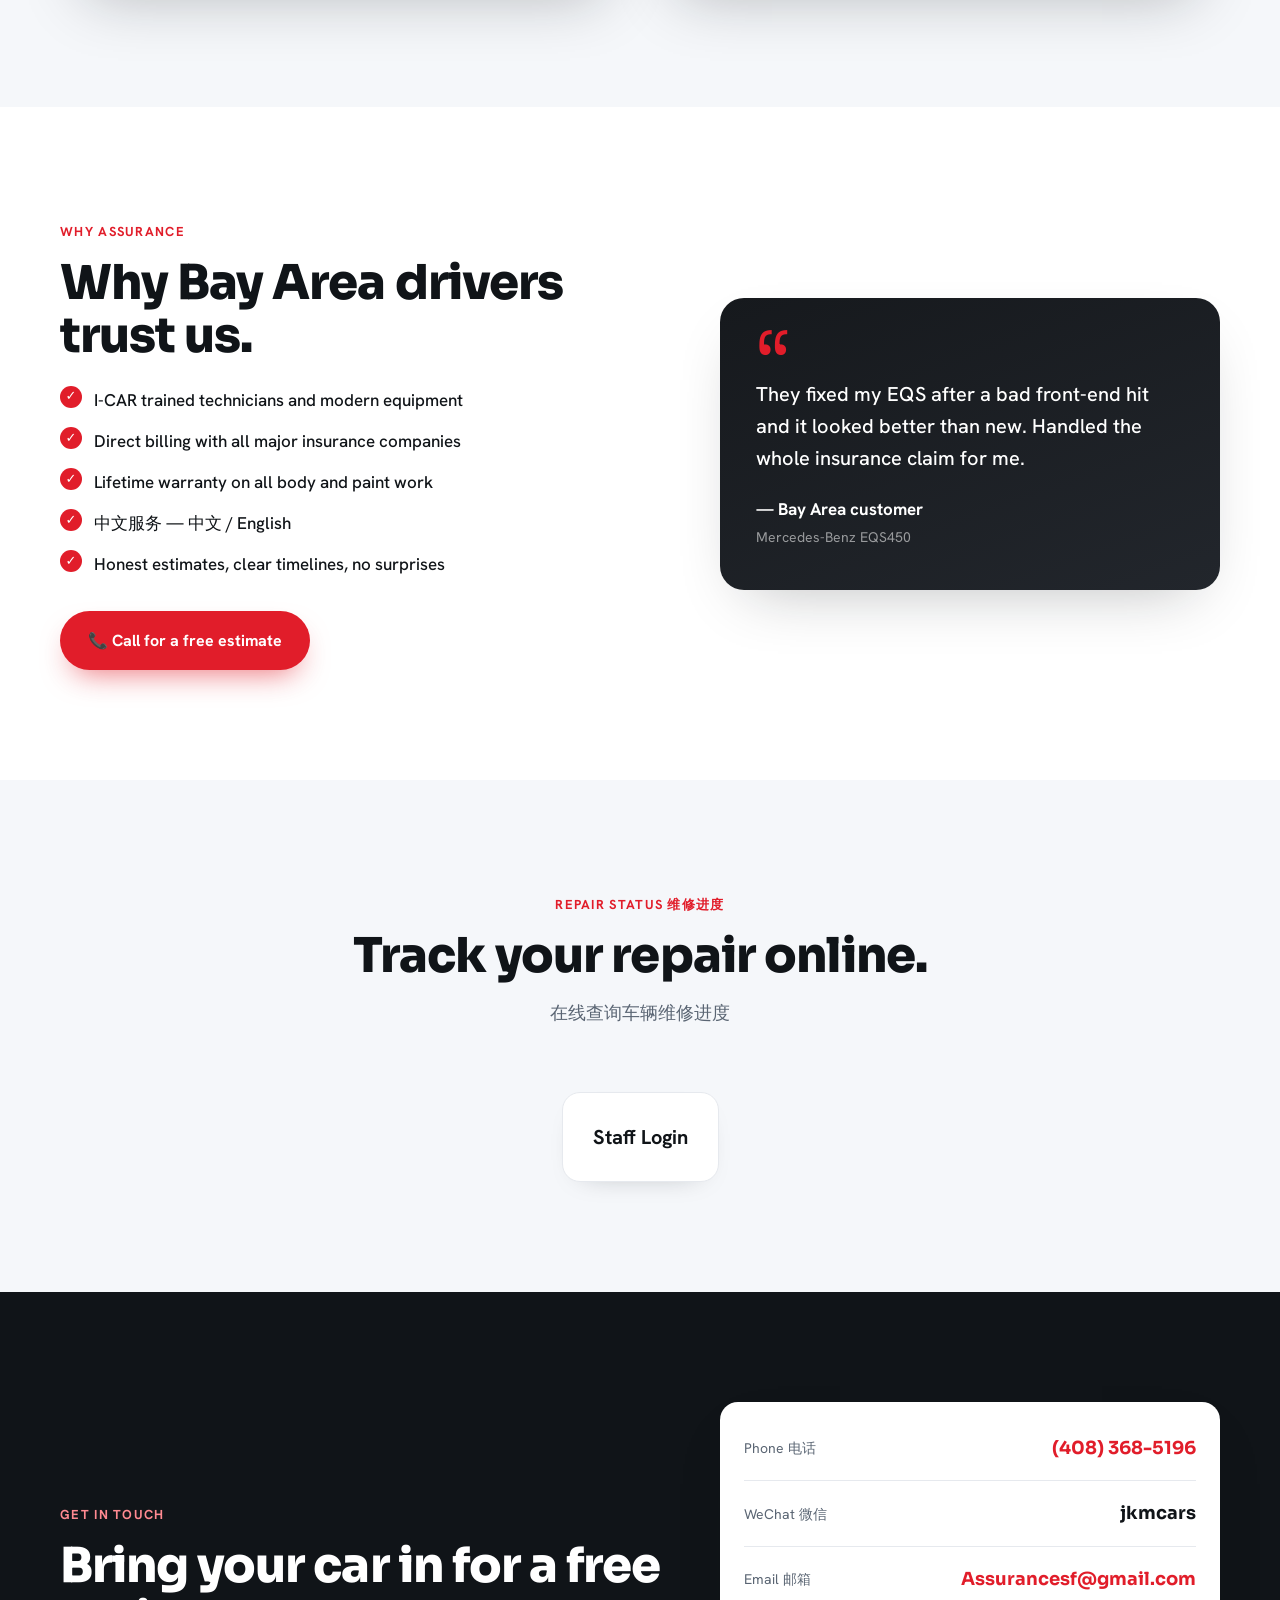
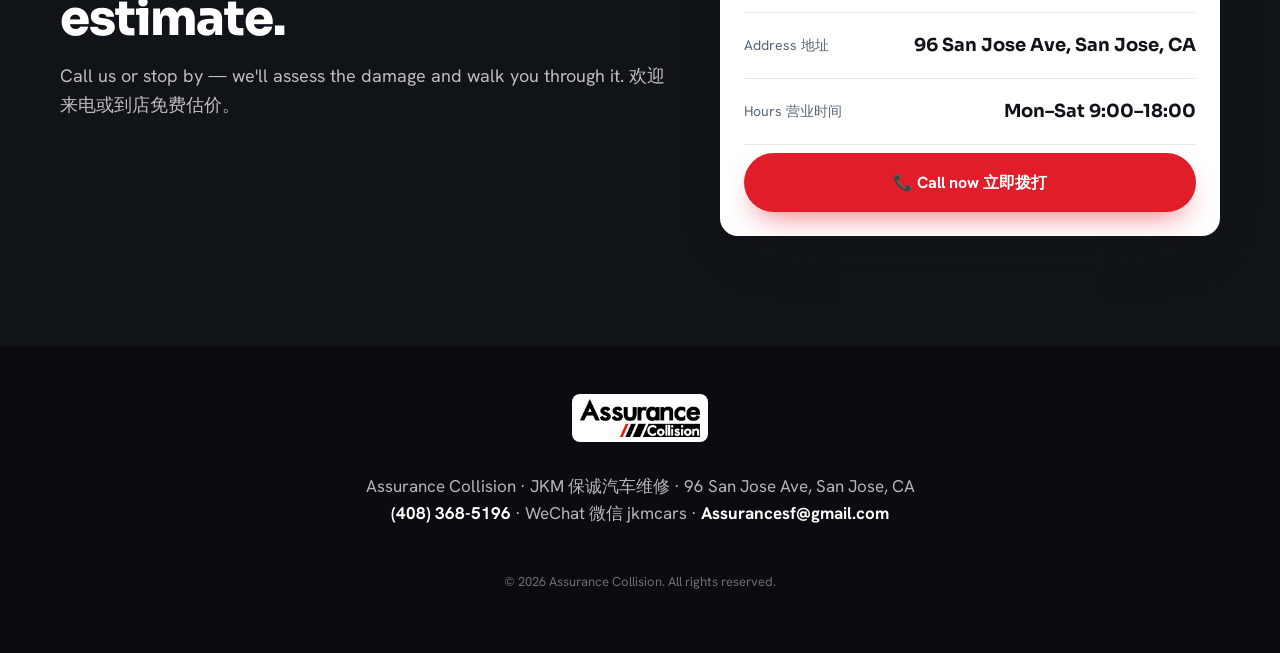
==== commit 69bba918: "Add repair-tracker entry: Track nav link, hero button, Track section (Staff Login only for now) 在 Wh" ====
--- a/index.html
+++ b/index.html
@@ -20,9 +20,11 @@
       <a href="#work">Before &amp; After</a>
       <a href="#why">Why Us</a>
       <a href="team.html">Team</a>
+      <a href="#track">Track</a>
       <a href="#contact">Contact</a>
     </div>
     <a class="nav-cta" href="tel:+14083685196">📞 (408) 368-5196</a>
+    <button class="nav-toggle" aria-label="Menu" aria-expanded="false">☰</button>
   </div>
 </nav>
 
@@ -40,6 +42,7 @@
     <div class="hero-cta">
       <a class="btn white" href="tel:+14083685196">📞 Call (408) 368-5196</a>
       <a class="btn ghost" href="#contact">Get a free estimate 免费估价</a>
+      <a class="btn ghost" href="#track">Track repair 进度查询</a>
     </div>
     <a class="scroll-cue" href="#services">SCROLL TO EXPLORE</a>
   </div>
@@ -115,6 +118,28 @@
   </div>
 </section>
 
+<section id="track" class="track">
+  <div class="wrap">
+    <div class="sec-head">
+      <div class="tag">Repair status 维修进度</div>
+      <h2 class="sec-title">Track your repair online.</h2>
+      <p class="sec-note">在线查询车辆维修进度</p>
+    </div>
+    <div class="track-cta">
+      <!-- 临时隐藏 Customer Login（客户页调整中）。恢复方法：取消下面那段 a 标签的注释，
+           并删掉 Staff Login 那行的 style="grid-column..."，即恢复两个按钮并排。 -->
+      <!--
+      <a class="track-btn" href="https://status.assuranceautocollision.com" target="_blank" rel="noopener">
+        <b>Customer Login</b>
+      </a>
+      -->
+      <a class="track-btn staff" href="https://status.assuranceautocollision.com/staff/login" target="_blank" rel="noopener" style="grid-column:1 / -1;max-width:320px;margin:0 auto;">
+        <b>Staff Login</b>
+      </a>
+    </div>
+  </div>
+</section>
+
 <section id="contact" class="contact">
   <div class="wrap contact-in">
     <div>
@@ -142,6 +167,25 @@
 </footer>
 
 <script>
+// 手机端汉堡菜单：点 ☰ 展开/收起导航；点链接后自动收起
+(function(){
+  var nav = document.getElementById('nav');
+  var tog = nav && nav.querySelector('.nav-toggle');
+  if (!tog) return;
+  tog.addEventListener('click', function(){
+    var open = nav.classList.toggle('open');
+    tog.setAttribute('aria-expanded', open ? 'true' : 'false');
+    tog.textContent = open ? '✕' : '☰';
+  });
+  nav.querySelectorAll('.nav-links a').forEach(function(a){
+    a.addEventListener('click', function(){
+      nav.classList.remove('open');
+      tog.setAttribute('aria-expanded', 'false');
+      tog.textContent = '☰';
+    });
+  });
+})();
+
 // 首屏背景轮换（交叉淡入淡出）。以后加视频：在 .hero-slides 里加一个含 <video> 的 .hero-slide 即可。
 (function(){
   var slides = document.querySelectorAll('.hero-slide');
--- a/styles.css
+++ b/styles.css
@@ -31,7 +31,18 @@
 .nav-links a:hover{color:var(--ink)}
 .nav-cta{background:var(--red);color:#fff;padding:11px 18px;border-radius:999px;font-weight:700;font-size:15px;white-space:nowrap;box-shadow:0 8px 20px -8px rgba(225,29,42,.6);transition:transform .15s,background .15s}
 .nav-cta:hover{background:var(--red-d);transform:translateY(-1px)}
-@media(max-width:780px){.nav-links{display:none}.nav-in{gap:12px}}
+.nav-toggle{display:none;background:none;border:0;font-size:26px;line-height:1;color:var(--ink);cursor:pointer;padding:4px 6px}
+@media(max-width:780px){
+  .nav-in{gap:12px}
+  .nav-toggle{display:block}
+  .nav-cta{margin-left:auto;font-size:14px;padding:9px 14px}
+  .nav-links{position:absolute;top:100%;left:0;right:0;flex-direction:column;gap:0;margin:0;
+    background:rgba(255,255,255,.98);backdrop-filter:blur(12px);border-bottom:1px solid var(--line);box-shadow:var(--shadow);
+    padding:6px 6vw 14px;opacity:0;transform:translateY(-10px);pointer-events:none;transition:opacity .2s,transform .2s}
+  #nav.open .nav-links{opacity:1;transform:none;pointer-events:auto}
+  .nav-links a{padding:14px 2px;font-size:17px;color:var(--ink);border-bottom:1px solid var(--line)}
+  .nav-links a:last-child{border-bottom:0}
+}
 
 /* ---------- BUTTONS ---------- */
 .btn{display:inline-flex;align-items:center;justify-content:center;gap:8px;padding:15px 26px;border-radius:999px;font-weight:700;font-size:16px;cursor:pointer;transition:transform .15s,background .15s,box-shadow .15s;border:2px solid transparent}
@@ -73,6 +84,14 @@
 
 /* ---------- SECTION SHELL ---------- */
 section{padding:clamp(64px,9vw,110px) 0}
+
+/* ---------- TRACK / 维修进度查询 ---------- */
+.track{background:var(--soft)}
+.track-cta{display:grid;grid-template-columns:1fr 1fr;gap:20px;max-width:640px;margin:0 auto}
+.track-btn{display:flex;align-items:center;justify-content:center;background:#fff;border:1px solid var(--line);border-radius:var(--radius);padding:28px 30px;box-shadow:0 10px 30px -22px rgba(16,20,24,.4);transition:transform .18s,box-shadow .18s,border-color .18s}
+.track-btn:hover{transform:translateY(-4px);box-shadow:var(--shadow);border-color:#d6dbe2}
+.track-btn b{font-size:20px;color:var(--ink)}
+@media(max-width:780px){.track-cta{grid-template-columns:1fr}}
 .sec-head{max-width:640px;margin:0 auto clamp(40px,6vw,64px);text-align:center}
 .tag{display:inline-block;font-size:13px;font-weight:700;letter-spacing:.1em;text-transform:uppercase;color:var(--red);margin-bottom:14px}
 .tag.light{color:#ff8a91}
@@ -129,30 +148,31 @@
 /* ---------- FOOTER ---------- */
 footer{background:#0a0c0f;color:rgba(255,255,255,.7);padding:48px 0;text-align:center}
 .foot-in{display:grid;gap:14px;justify-items:center}
-.foot-logo{height:30px;background:#fff;padding:10px 16px;border-radius:10px}
+.foot-logo{height:48px;background:#fff;padding:5px 8px;border-radius:8px}
 footer a{color:#fff;font-weight:700}
 .copy{font-size:13px;color:rgba(255,255,255,.4)}
 
 /* ---------- TEAM PAGE 团队页 ---------- */
 .nav-links a.active{color:var(--ink)}
-.page-banner{position:relative;min-height:clamp(340px,52vh,520px);display:flex;align-items:center;justify-content:center;overflow:hidden;text-align:center}
-.page-banner img{position:absolute;inset:0;width:100%;height:100%;object-fit:cover;object-position:center 30%;z-index:0}
-.page-banner .ov{position:absolute;inset:0;z-index:1;background:linear-gradient(rgba(8,11,15,.5),rgba(8,11,15,.72))}
-.page-banner .inner{position:relative;z-index:2;color:#fff;padding:48px 0}
+.page-banner{position:relative;overflow:hidden;text-align:center}
+.page-banner img{display:block;width:100%;height:auto;z-index:0}
+.page-banner .ov{position:absolute;inset:0;z-index:1;background:linear-gradient(rgba(8,11,15,.45) 0%,rgba(8,11,15,.22) 42%,rgba(8,11,15,.05) 70%,transparent 100%)}
+.page-banner .inner{position:absolute;top:24%;left:0;right:0;z-index:2;color:#fff}
+@media(max-width:640px){.page-banner .inner{top:15%}.page-banner p{display:none}.page-banner h1{font-size:clamp(26px,7.5vw,40px);white-space:nowrap}.page-banner h1 .zh-only{display:none}}
 .page-banner h1{font-size:clamp(34px,5.5vw,60px);color:#fff;font-weight:800}
 .page-banner p{color:rgba(255,255,255,.88);margin:14px auto 0;font-size:18px;max-width:52ch}
 
-.team-grid{display:grid;grid-template-columns:repeat(4,1fr);gap:22px}
-@media(max-width:980px){.team-grid{grid-template-columns:repeat(3,1fr)}}
-@media(max-width:720px){.team-grid{grid-template-columns:repeat(2,1fr)}}
-@media(max-width:440px){.team-grid{grid-template-columns:1fr}}
+.team-grid{display:grid;grid-template-columns:repeat(6,1fr);gap:16px}
+@media(max-width:1100px){.team-grid{grid-template-columns:repeat(4,1fr)}}
+@media(max-width:820px){.team-grid{grid-template-columns:repeat(3,1fr)}}
+@media(max-width:520px){.team-grid{grid-template-columns:repeat(2,1fr)}}
 .member{background:var(--soft);border:1px solid var(--line);border-radius:var(--radius);overflow:hidden;transition:transform .18s,box-shadow .18s,border-color .18s}
 .member:hover{transform:translateY(-4px);box-shadow:var(--shadow);border-color:#d6dbe2}
 .member img{display:block;width:100%;aspect-ratio:1/1;object-fit:cover;object-position:center top}
-.member .m-body{padding:18px 20px 22px}
-.member h3{font-size:19px;font-weight:700}
-.member .role{color:var(--red);font-weight:700;font-size:13.5px;margin:5px 0 10px}
-.member p{margin:0;color:var(--muted);font-size:14.5px;line-height:1.55}
+.member .m-body{padding:14px 15px 18px}
+.member h3{font-size:17px;font-weight:700}
+.member .role{color:var(--ink);font-weight:700;font-size:12px;margin:4px 0 8px}
+.member p{margin:0;color:var(--muted);font-size:13px;line-height:1.5}
 
 /* ---------- SCROLL REVEAL 滚动渐入 ---------- */
 .reveal{opacity:0;transform:translateY(26px);transition:opacity .7s cubic-bezier(.22,.61,.36,1),transform .7s cubic-bezier(.22,.61,.36,1)}
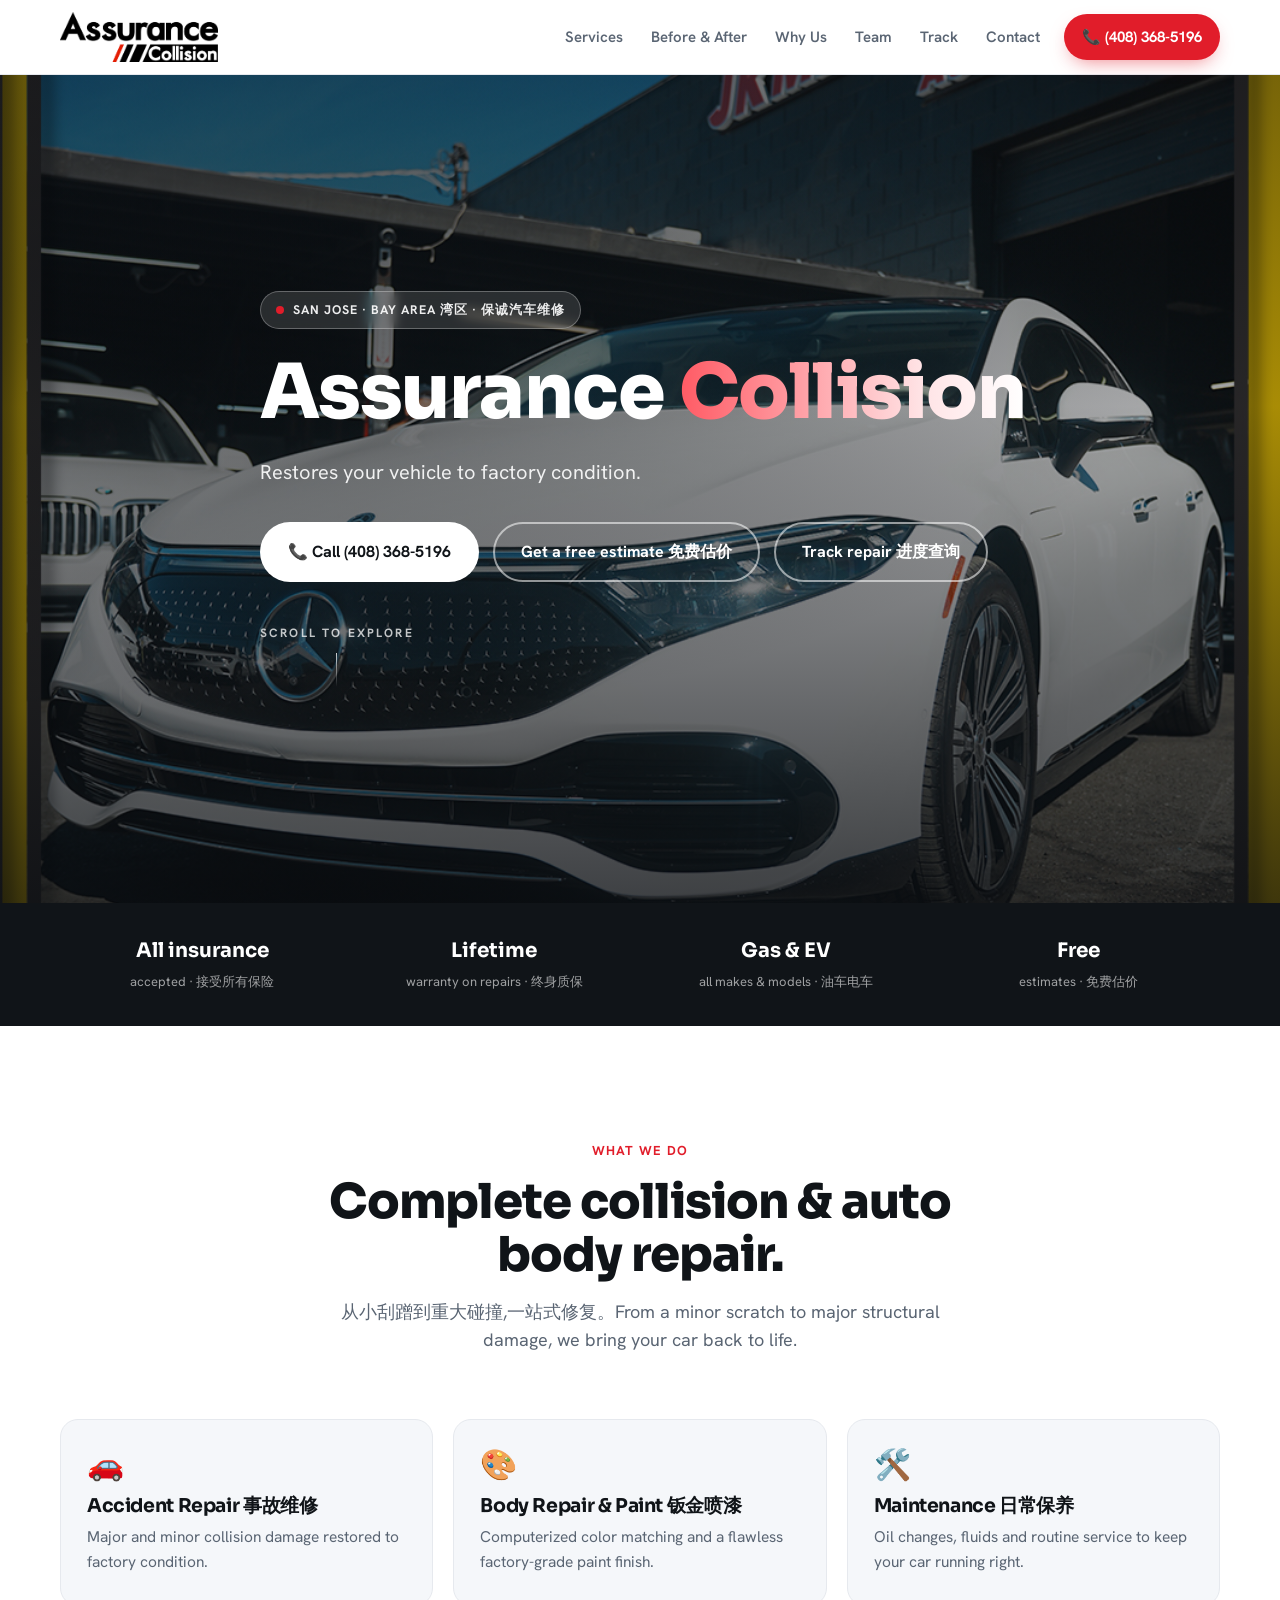
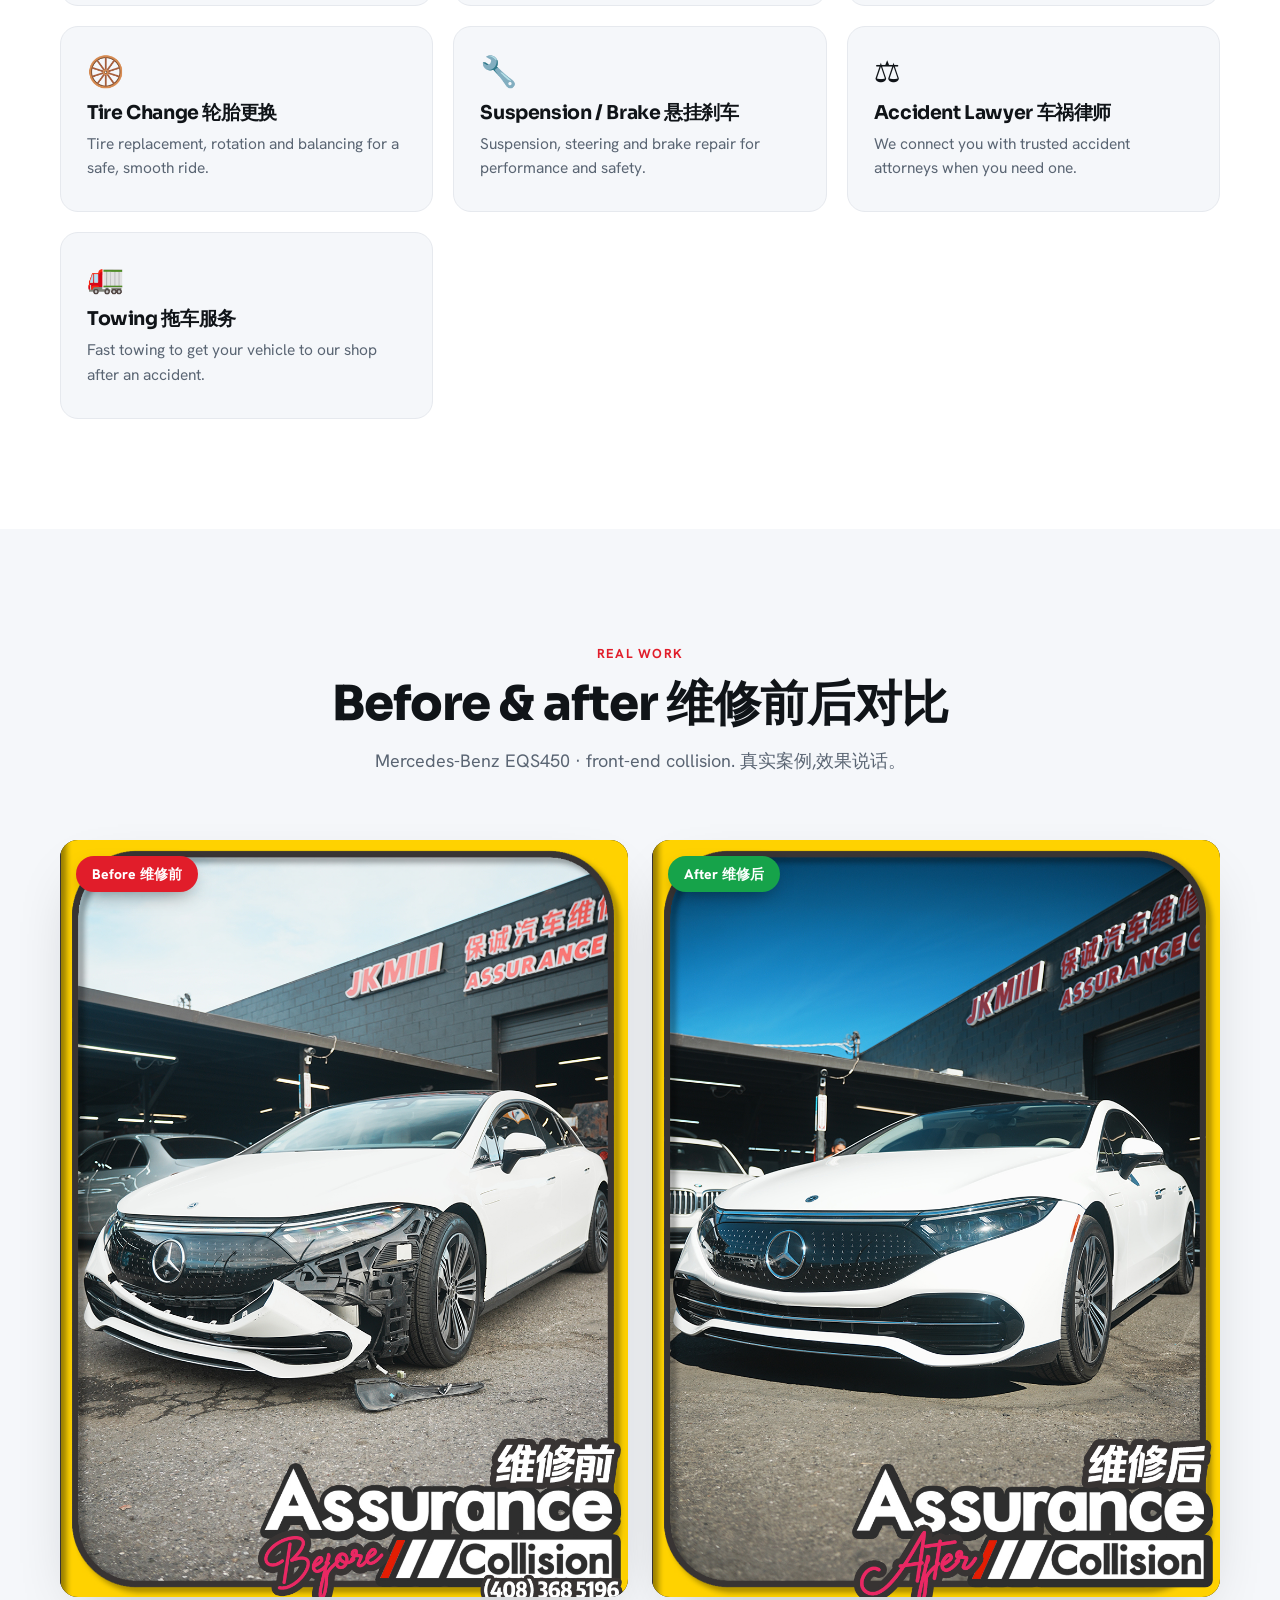
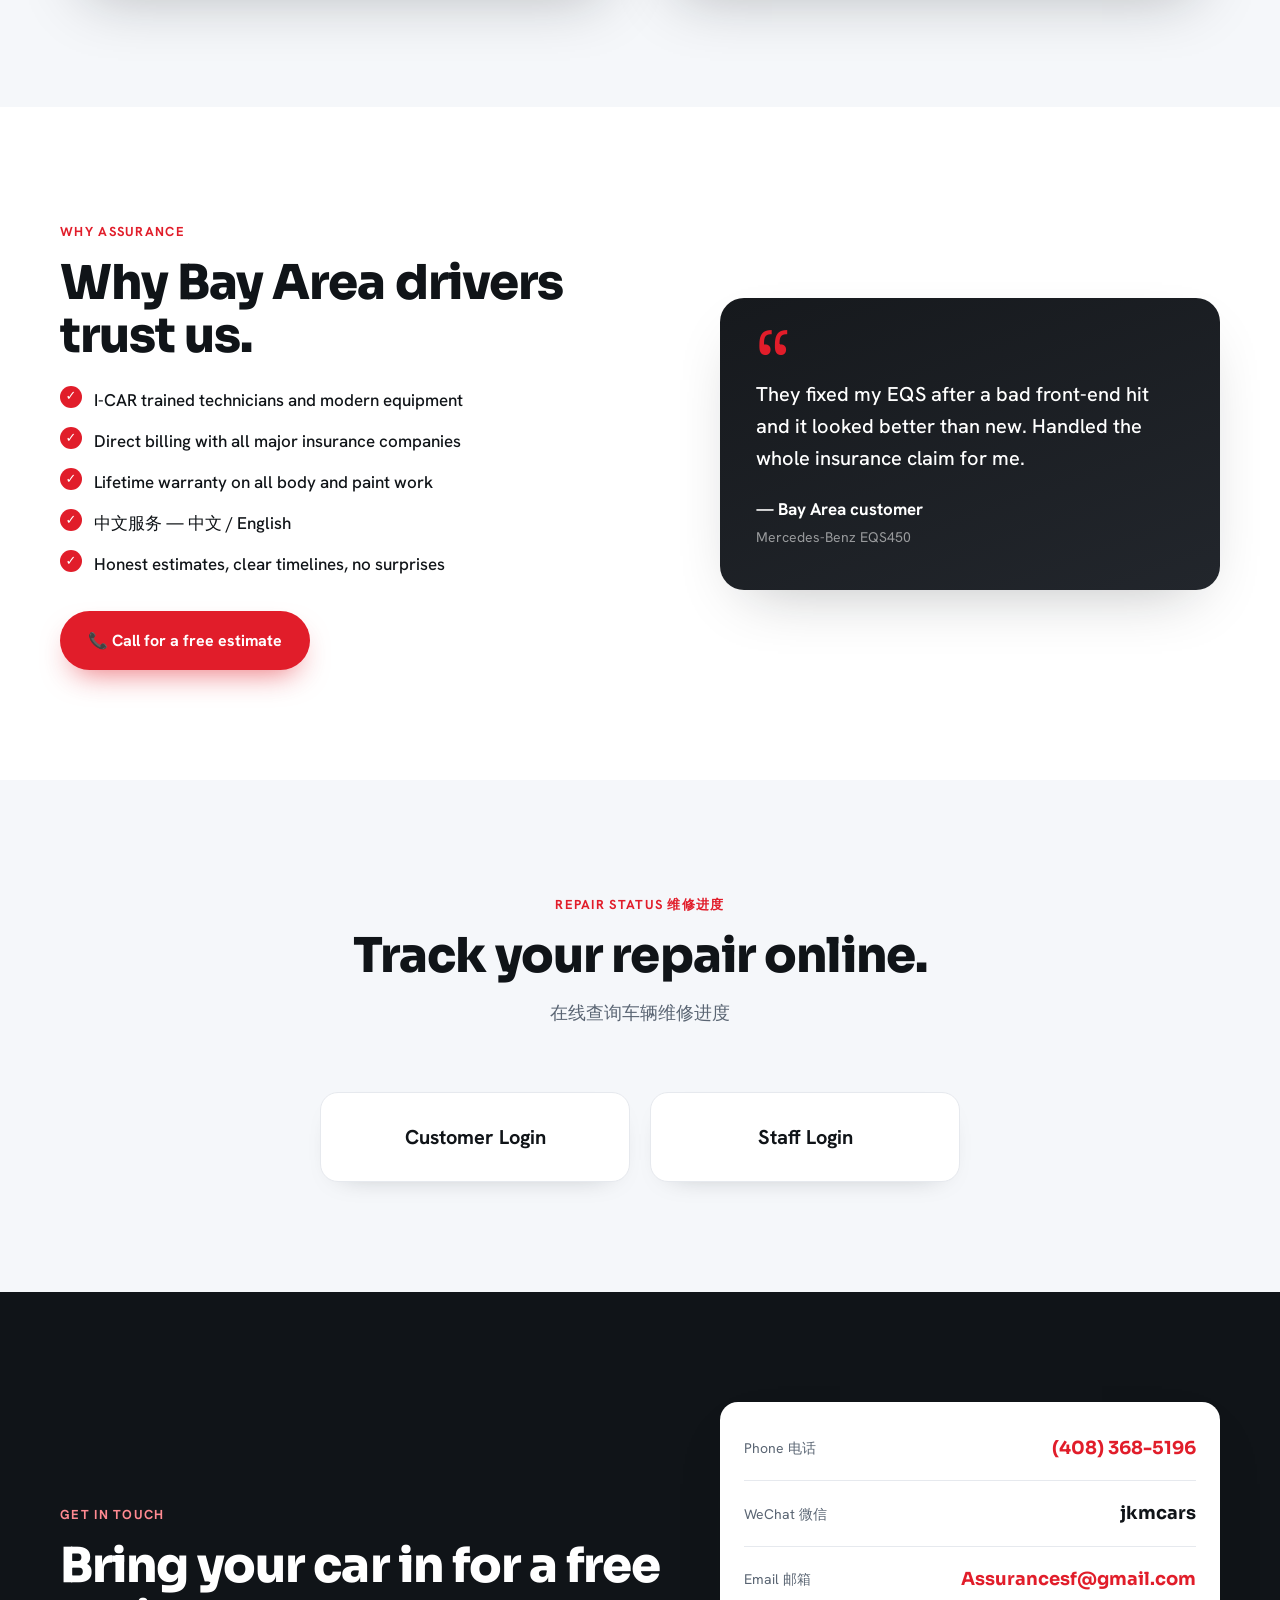
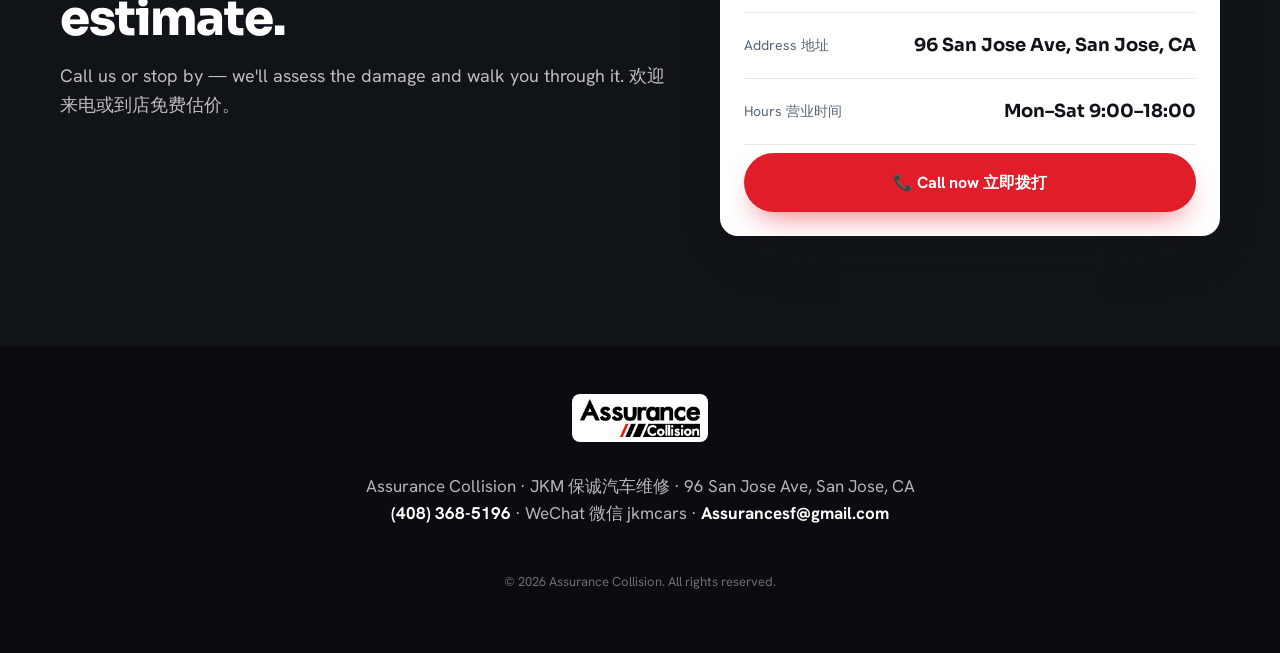
==== commit 8bc43881: "Track section: restore Customer Login button (side-by-side with Staff Login) Co-Authored-By: Claude " ====
--- a/index.html
+++ b/index.html
@@ -126,14 +126,10 @@
       <p class="sec-note">在线查询车辆维修进度</p>
     </div>
     <div class="track-cta">
-      <!-- 临时隐藏 Customer Login（客户页调整中）。恢复方法：取消下面那段 a 标签的注释，
-           并删掉 Staff Login 那行的 style="grid-column..."，即恢复两个按钮并排。 -->
-      <!--
       <a class="track-btn" href="https://status.assuranceautocollision.com" target="_blank" rel="noopener">
         <b>Customer Login</b>
       </a>
-      -->
-      <a class="track-btn staff" href="https://status.assuranceautocollision.com/staff/login" target="_blank" rel="noopener" style="grid-column:1 / -1;max-width:320px;margin:0 auto;">
+      <a class="track-btn staff" href="https://status.assuranceautocollision.com/staff/login" target="_blank" rel="noopener">
         <b>Staff Login</b>
       </a>
     </div>
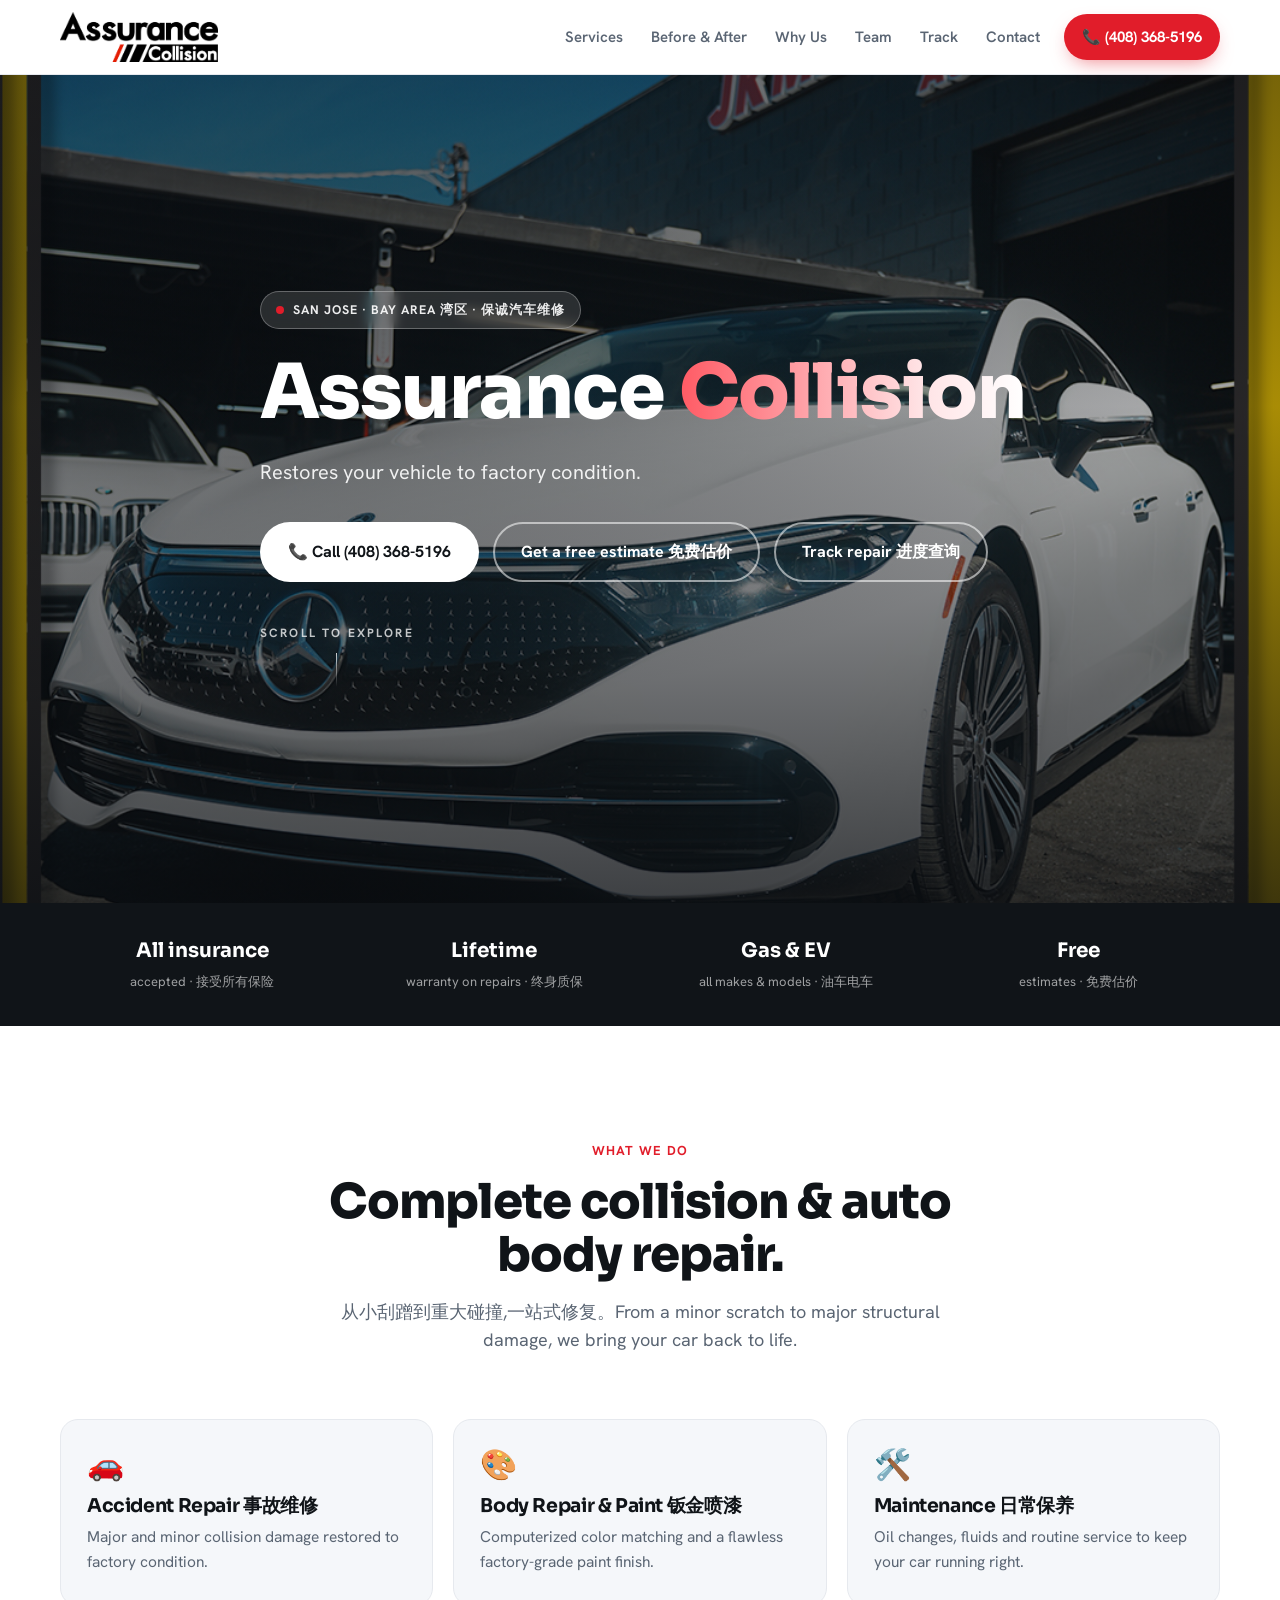
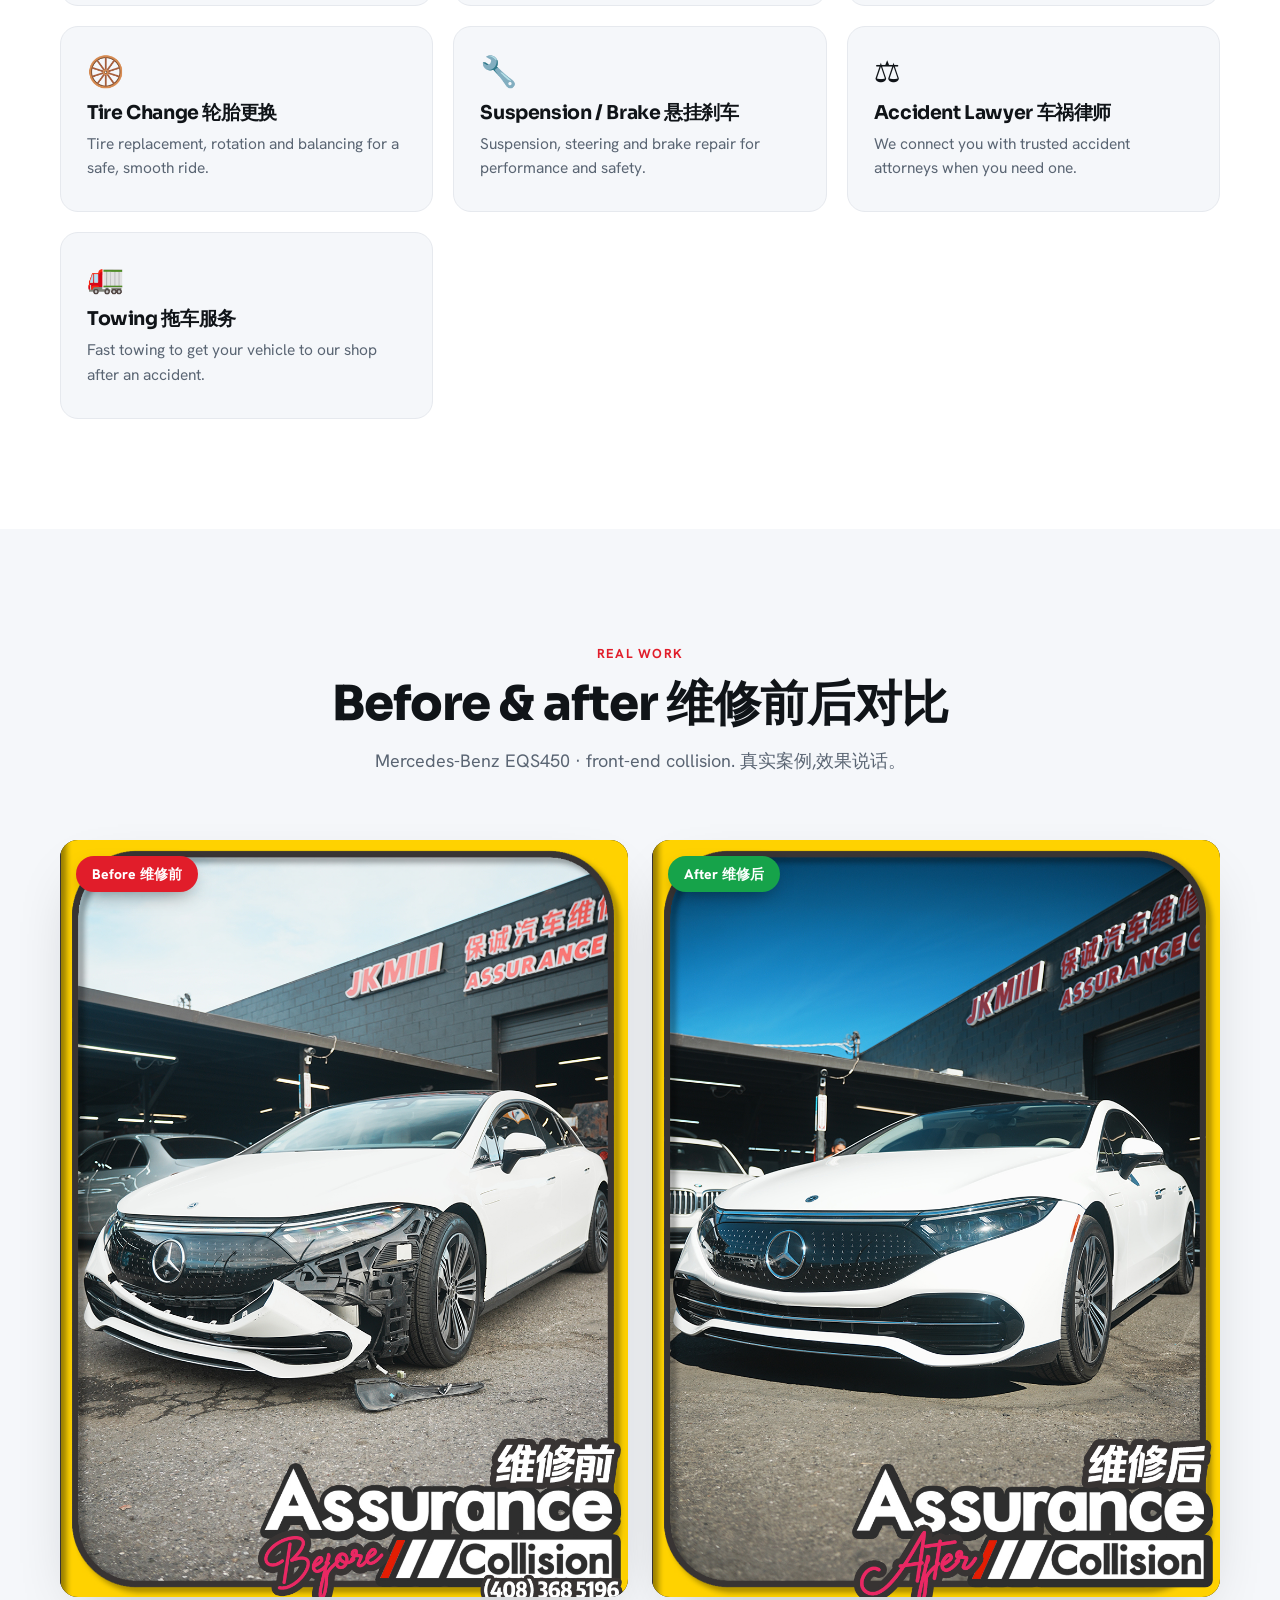
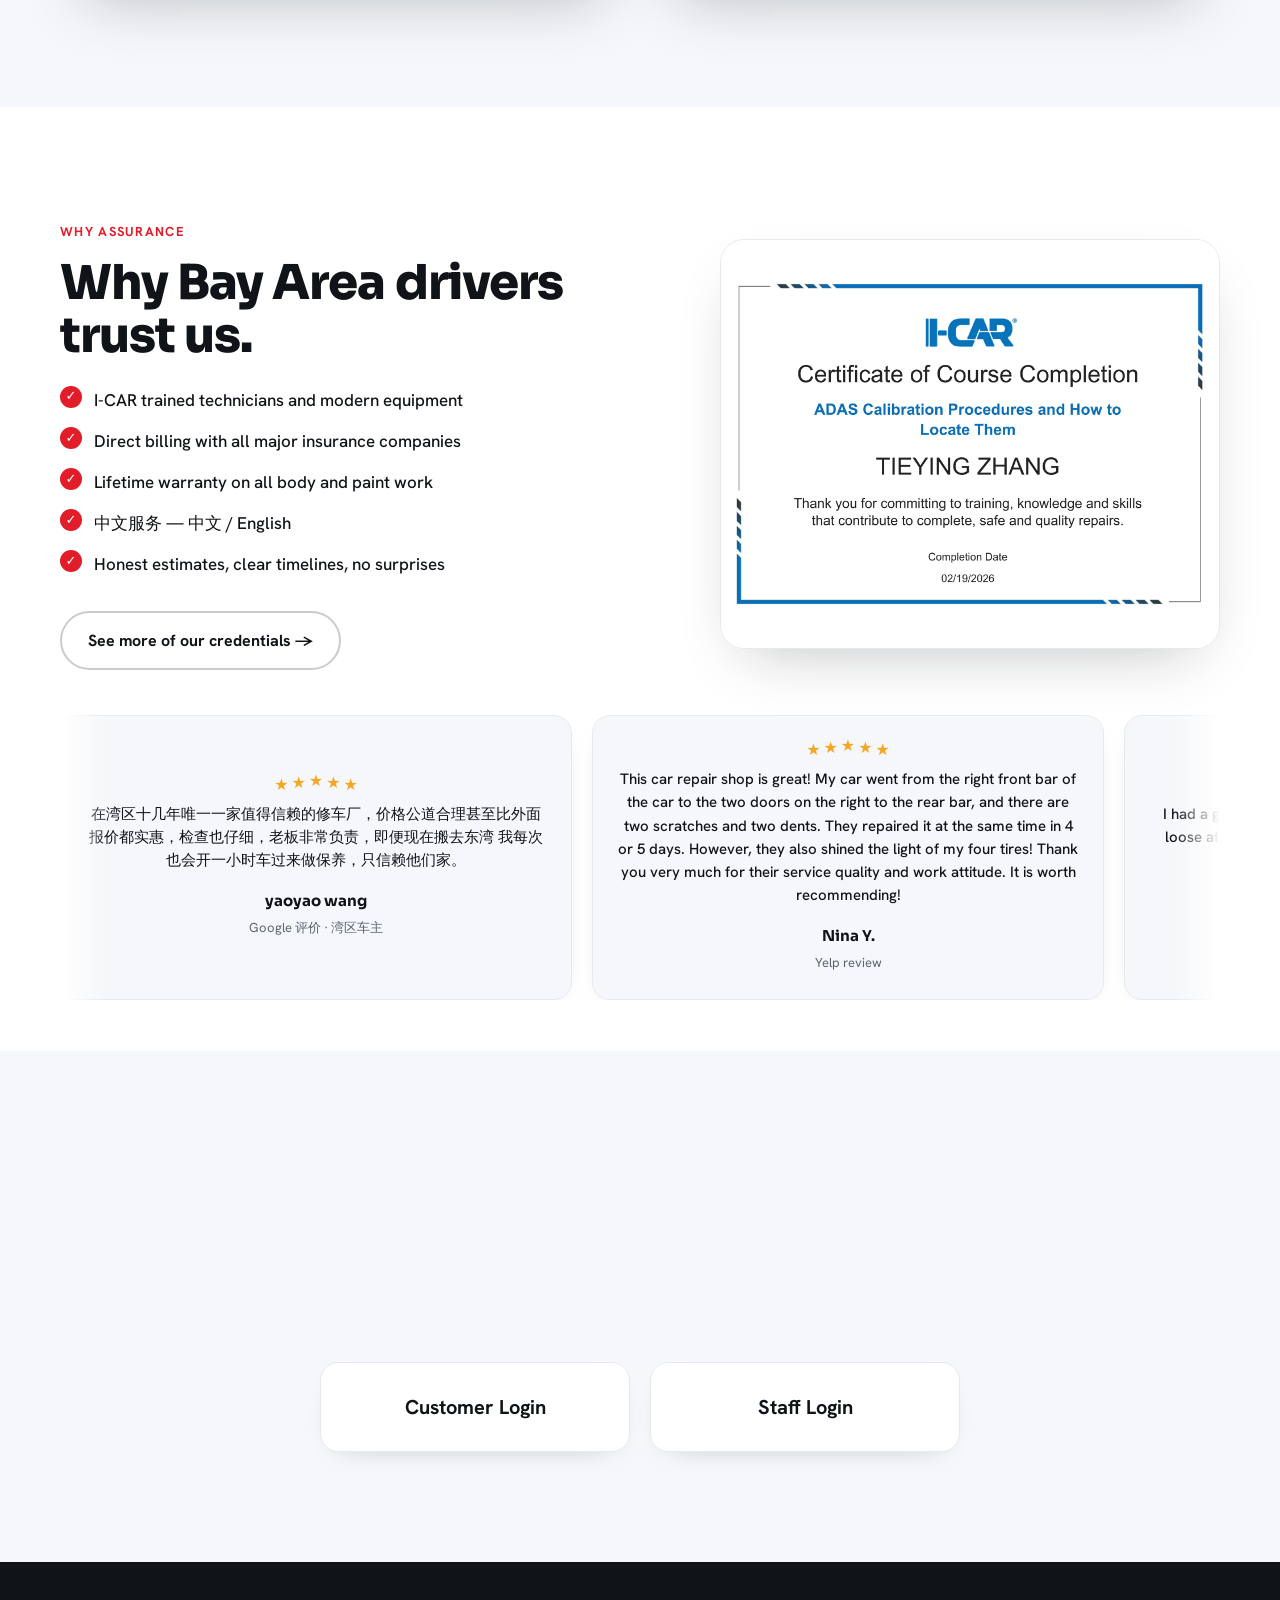
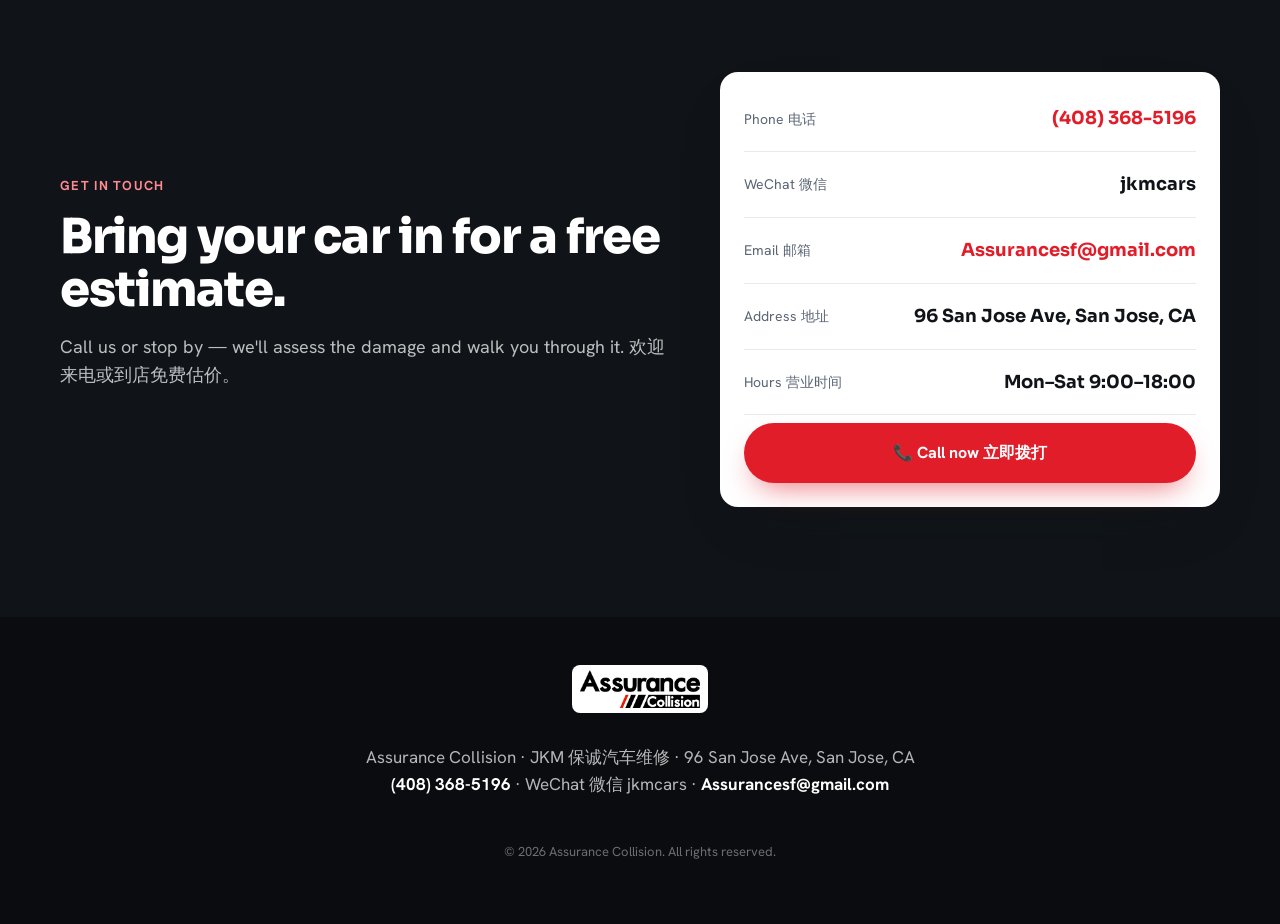
==== commit 18454f61: "Add I-CAR certifications page + homepage certs and Google/Yelp reviews - certifications.html: galler" ====
--- a/index.html
+++ b/index.html
@@ -108,12 +108,47 @@
         <li>中文服务 — 中文 / English</li>
         <li>Honest estimates, clear timelines, no surprises</li>
       </ul>
-      <a class="btn primary" href="tel:+14083685196">📞 Call for a free estimate</a>
-    </div>
-    <div class="why-card">
-      <div class="qmark">&ldquo;</div>
-      <p>They fixed my EQS after a bad front-end hit and it looked better than new. Handled the whole insurance claim for me.</p>
-      <div class="who"><b>— Bay Area customer</b><span>Mercedes-Benz EQS450</span></div>
+      <a class="btn outline" href="certifications.html">See more of our credentials →</a>
+    </div>
+    <div class="why-right">
+      <div class="why-rotator" id="whyRotator">
+        <div class="why-track">
+          <a class="why-slide cert-slide" href="certifications.html"><img src="images/certs/steel-gma-welding.jpg" alt="I-CAR certification: Steel GMA Welding" loading="lazy" /></a>
+          <a class="why-slide cert-slide" href="certifications.html"><img src="images/certs/adas-calibration.jpg" alt="I-CAR certificate: ADAS Calibration Procedures" loading="lazy" /></a>
+          <a class="why-slide cert-slide" href="certifications.html"><img src="images/certs/aluminum-gma-welding.jpg" alt="I-CAR certificate: Aluminum GMA Welding Theory" loading="lazy" /></a>
+          <a class="why-slide cert-slide" href="certifications.html"><img src="images/certs/restraint-systems.jpg" alt="I-CAR certificate: Damage Analysis of Restraint Systems" loading="lazy" /></a>
+          <a class="why-slide cert-slide" href="certifications.html"><img src="images/certs/hybrid-vehicle.jpg" alt="I-CAR certificate: Hybrid Vehicle Identification and Damage Analysis" loading="lazy" /></a>
+        </div>
+      </div>
+    </div>
+  </div>
+</section>
+
+<section id="reviews" class="reviews">
+  <div class="wrap">
+    <div class="rev-viewport">
+      <div class="rev-grid">
+        <figure class="rev-slide">
+          <div class="rev-stars" aria-label="Rated 5 out of 5"><span>★</span><span>★</span><span>★</span><span>★</span><span>★</span></div>
+          <blockquote>在湾区十几年唯一一家值得信赖的修车厂，价格公道合理甚至比外面报价都实惠，检查也仔细，老板非常负责，即便现在搬去东湾 我每次也会开一小时车过来做保养，只信赖他们家。</blockquote>
+          <figcaption><b>yaoyao wang</b><span>Google 评价 · 湾区车主</span></figcaption>
+        </figure>
+        <figure class="rev-slide">
+          <div class="rev-stars" aria-label="Rated 5 out of 5"><span>★</span><span>★</span><span>★</span><span>★</span><span>★</span></div>
+          <blockquote>This car repair shop is great! My car went from the right front bar of the car to the two doors on the right to the rear bar, and there are two scratches and two dents. They repaired it at the same time in 4 or 5 days. However, they also shined the light of my four tires! Thank you very much for their service quality and work attitude. It is worth recommending!</blockquote>
+          <figcaption><b>Nina Y.</b><span>Yelp review</span></figcaption>
+        </figure>
+        <figure class="rev-slide">
+          <div class="rev-stars" aria-label="Rated 5 out of 5"><span>★</span><span>★</span><span>★</span><span>★</span><span>★</span></div>
+          <blockquote>I had a great experience here. My driver&rsquo;s side mirror base came loose after a minor collision, and the team fixed it in less than 20 minutes—completely free of charge…</blockquote>
+          <figcaption><b>Amy Jin</b><span>Google review · Tesla</span></figcaption>
+        </figure>
+        <figure class="rev-slide">
+          <div class="rev-stars" aria-label="Rated 5 out of 5"><span>★</span><span>★</span><span>★</span><span>★</span><span>★</span></div>
+          <blockquote>The team was very careful, professional, and detail-oriented throughout the entire process. … Highly recommend for anyone looking for reliable and attentive car maintenance.</blockquote>
+          <figcaption><b>emilie wang</b><span>Google review</span></figcaption>
+        </figure>
+      </div>
     </div>
   </div>
 </section>
@@ -194,9 +229,62 @@
   }, 5000);
 })();
 
+// Why Us 右侧轮播：左右滑动，每 3 秒自动切换，支持鼠标/触摸左右拖动
+(function(){
+  var rotator = document.getElementById('whyRotator');
+  if (!rotator) return;
+  var track = rotator.querySelector('.why-track');
+  var n = track ? track.children.length : 0;
+  if (n < 2) return;
+  var i = 0, timer = null, DUR = 3000;
+  function go(idx){ i = (idx + n) % n; track.style.transform = 'translateX(' + (-i * 100) + '%)'; }
+  function start(){ stop(); timer = setInterval(function(){ go(i + 1); }, DUR); }
+  function stop(){ if (timer){ clearInterval(timer); timer = null; } }
+  go(0); start();
+
+  var dragging = false, startX = 0, dx = 0, w = 1;
+  track.addEventListener('pointerdown', function(e){
+    dragging = true; startX = e.clientX; dx = 0; w = rotator.clientWidth || 1;
+    track.classList.add('dragging'); stop();
+    if (track.setPointerCapture) track.setPointerCapture(e.pointerId);
+  });
+  track.addEventListener('pointermove', function(e){
+    if (!dragging) return;
+    dx = e.clientX - startX;
+    track.style.transform = 'translateX(' + (-i * 100 + (dx / w) * 100) + '%)';
+  });
+  function endDrag(){
+    if (!dragging) return;
+    dragging = false; track.classList.remove('dragging');
+    var threshold = w * 0.18;
+    if (dx <= -threshold) go(i + 1);
+    else if (dx >= threshold) go(i - 1);
+    else go(i);
+    start();
+  }
+  track.addEventListener('pointerup', endDrag);
+  track.addEventListener('pointercancel', endDrag);
+  // 拖动后不要误触发证书链接跳转
+  track.addEventListener('click', function(e){ if (Math.abs(dx) > 6) e.preventDefault(); }, true);
+})();
+
+// 客户评价：连续匀速向左滚动（marquee）。克隆一份卡片接在后面实现无缝循环；
+// 速度在 CSS 的 .rev-grid animation 时长里调（越大越慢），鼠标悬停暂停。
+(function(){
+  var track = document.querySelector('#reviews .rev-grid');
+  if (!track) return;
+  var originals = Array.prototype.slice.call(track.children);
+  if (originals.length < 1) return;
+  originals.forEach(function(node){
+    var clone = node.cloneNode(true);
+    clone.setAttribute('aria-hidden', 'true');
+    track.appendChild(clone);
+  });
+})();
+
 // 滚动渐入：各板块滚到视口时淡入上滑，同组元素错落出现
 (function(){
-  var els = document.querySelectorAll('.sec-head, .card, .ba-item, .why-copy, .why-card, .contact-card, .strip .stat');
+  var els = document.querySelectorAll('.sec-head, .card, .ba-item, .why-copy, .why-right, .contact-card, .strip .stat');
   if (!els.length) return;
   if (!('IntersectionObserver' in window)) { // 老浏览器兜底：直接全显示
     els.forEach(function(el){ el.classList.add('in'); });
--- a/styles.css
+++ b/styles.css
@@ -52,6 +52,8 @@
 .btn.ghost:hover{background:#fff;color:var(--ink);border-color:#fff}
 .btn.white{background:#fff;color:var(--ink)}
 .btn.white:hover{background:#eceff3;transform:translateY(-2px)}
+.btn.outline{background:transparent;border-color:rgba(16,20,24,.22);color:var(--ink)}
+.btn.outline:hover{background:var(--ink);color:#fff;border-color:var(--ink)}
 .btn.full{width:100%;margin-top:8px}
 
 /* ---------- HERO ---------- */
@@ -132,7 +134,34 @@
 .why-card p{font-size:20px;font-weight:500;margin:0 0 22px}
 .why-card .who b{display:block}
 .why-card .who span{color:rgba(255,255,255,.55);font-size:14px}
+/* Why Us 右侧轮播：评价卡 + 证书 左右滑动（可鼠标拖动） */
+.why-right{display:flex;flex-direction:column;gap:16px}
+.why-rotator{position:relative;height:clamp(320px,32vw,420px);overflow:hidden;border-radius:24px;border:1px solid var(--line);box-shadow:var(--shadow)}
+.why-track{display:flex;height:100%;transition:transform .5s cubic-bezier(.22,.61,.36,1);cursor:grab;touch-action:pan-y;user-select:none}
+.why-track.dragging{transition:none;cursor:grabbing}
+.why-slide{flex:0 0 100%;height:100%;position:relative}
+.why-rotator .why-card{margin:0;height:100%;border-radius:0;box-shadow:none;display:flex;flex-direction:column;justify-content:center}
+.cert-slide{display:block;height:100%;background:#fff}
+.cert-slide img{width:100%;height:100%;object-fit:contain;background:#fff;display:block;pointer-events:none}
 @media(max-width:820px){.why-in{grid-template-columns:1fr;gap:32px}}
+
+/* ---------- CUSTOMER REVIEWS 客户评价（三张一排：左 / 中 / 右） ---------- */
+.why{padding-bottom:clamp(16px,2.5vw,32px)}   /* 收小 Why Us ↔ reviews 间距 */
+.reviews{padding-top:clamp(4px,1vw,14px);padding-bottom:clamp(34px,4vw,52px)}
+.rev-viewport{overflow:hidden;-webkit-mask-image:linear-gradient(90deg,transparent,#000 4%,#000 96%,transparent);mask-image:linear-gradient(90deg,transparent,#000 4%,#000 96%,transparent)}
+.rev-grid{display:flex;width:max-content;align-items:stretch;animation:rev-scroll 60s linear infinite}
+.rev-viewport:hover .rev-grid{animation-play-state:paused}
+@keyframes rev-scroll{from{transform:translateX(0)}to{transform:translateX(-50%)}}
+.rev-slide{flex:0 0 clamp(280px,40vw,520px);min-width:0;margin:0 20px 0 0;background:var(--soft);border:1px solid var(--line);border-radius:var(--radius);box-shadow:0 10px 30px -22px rgba(16,20,24,.4);padding:24px 24px;display:flex;flex-direction:column;justify-content:center;text-align:center}
+.rev-stars{display:inline-flex;align-self:center;gap:3px;color:#f5a623;font-size:16px;line-height:1;margin:0 0 12px}
+.rev-stars span{display:inline-block}
+.rev-stars span:nth-child(1),.rev-stars span:nth-child(5){transform:translateY(1.5px)}
+.rev-stars span:nth-child(2),.rev-stars span:nth-child(4){transform:translateY(-0.5px)}
+.rev-stars span:nth-child(3){transform:translateY(-2px)}
+.rev-slide blockquote{margin:0 0 16px;font-size:15px;line-height:1.55;font-weight:500;color:var(--ink);display:-webkit-box;-webkit-line-clamp:6;line-clamp:6;-webkit-box-orient:vertical;overflow:hidden}
+.rev-slide figcaption b{display:block;font-family:"Sora";font-size:15px;color:var(--ink)}
+.rev-slide figcaption span{color:var(--muted);font-size:13px}
+@media(prefers-reduced-motion:reduce){.rev-grid{animation:none}}
 
 /* ---------- CONTACT ---------- */
 .contact{background:var(--ink)}
@@ -182,4 +211,21 @@
   .pulse,.scroll-cue::after{animation:none}
   .hero-slide{transition:none}
   .reveal{opacity:1;transform:none;transition:none}
-}
+  .why-track{transition:none}
+}
+
+/* ---------- CERTIFICATIONS PAGE 证书页 ---------- */
+.certs-grid{display:grid;grid-template-columns:repeat(2,1fr);gap:22px;max-width:1000px;margin:0 auto}
+.cert{margin:0;background:#fff;border:1px solid var(--line);border-radius:var(--radius);overflow:hidden;box-shadow:0 10px 30px -22px rgba(16,20,24,.4);cursor:zoom-in;transition:transform .18s,box-shadow .18s,border-color .18s}
+.cert:hover{transform:translateY(-4px);box-shadow:var(--shadow);border-color:#d6dbe2}
+.cert img{display:block;width:100%;height:auto}
+.cert figcaption{padding:14px 16px;font-family:"Sora";font-weight:700;font-size:14.5px;color:var(--ink);border-top:1px solid var(--line)}
+.certs-cta{display:flex;gap:14px;justify-content:center;flex-wrap:wrap;margin-top:clamp(36px,5vw,56px)}
+.btn.ghost.dark{border-color:var(--line);color:var(--ink)}
+.btn.ghost.dark:hover{background:var(--ink);color:#fff;border-color:var(--ink)}
+@media(max-width:680px){.certs-grid{grid-template-columns:1fr}}
+/* lightbox 放大层 */
+.lightbox{position:fixed;inset:0;z-index:100;background:rgba(8,11,15,.92);display:none;align-items:center;justify-content:center;padding:24px;cursor:zoom-out}
+.lightbox.open{display:flex}
+.lightbox img{max-width:96vw;max-height:92vh;border-radius:10px;box-shadow:0 30px 80px -20px rgba(0,0,0,.8)}
+.lb-close{position:absolute;top:14px;right:24px;color:#fff;font-size:40px;line-height:1;cursor:pointer}
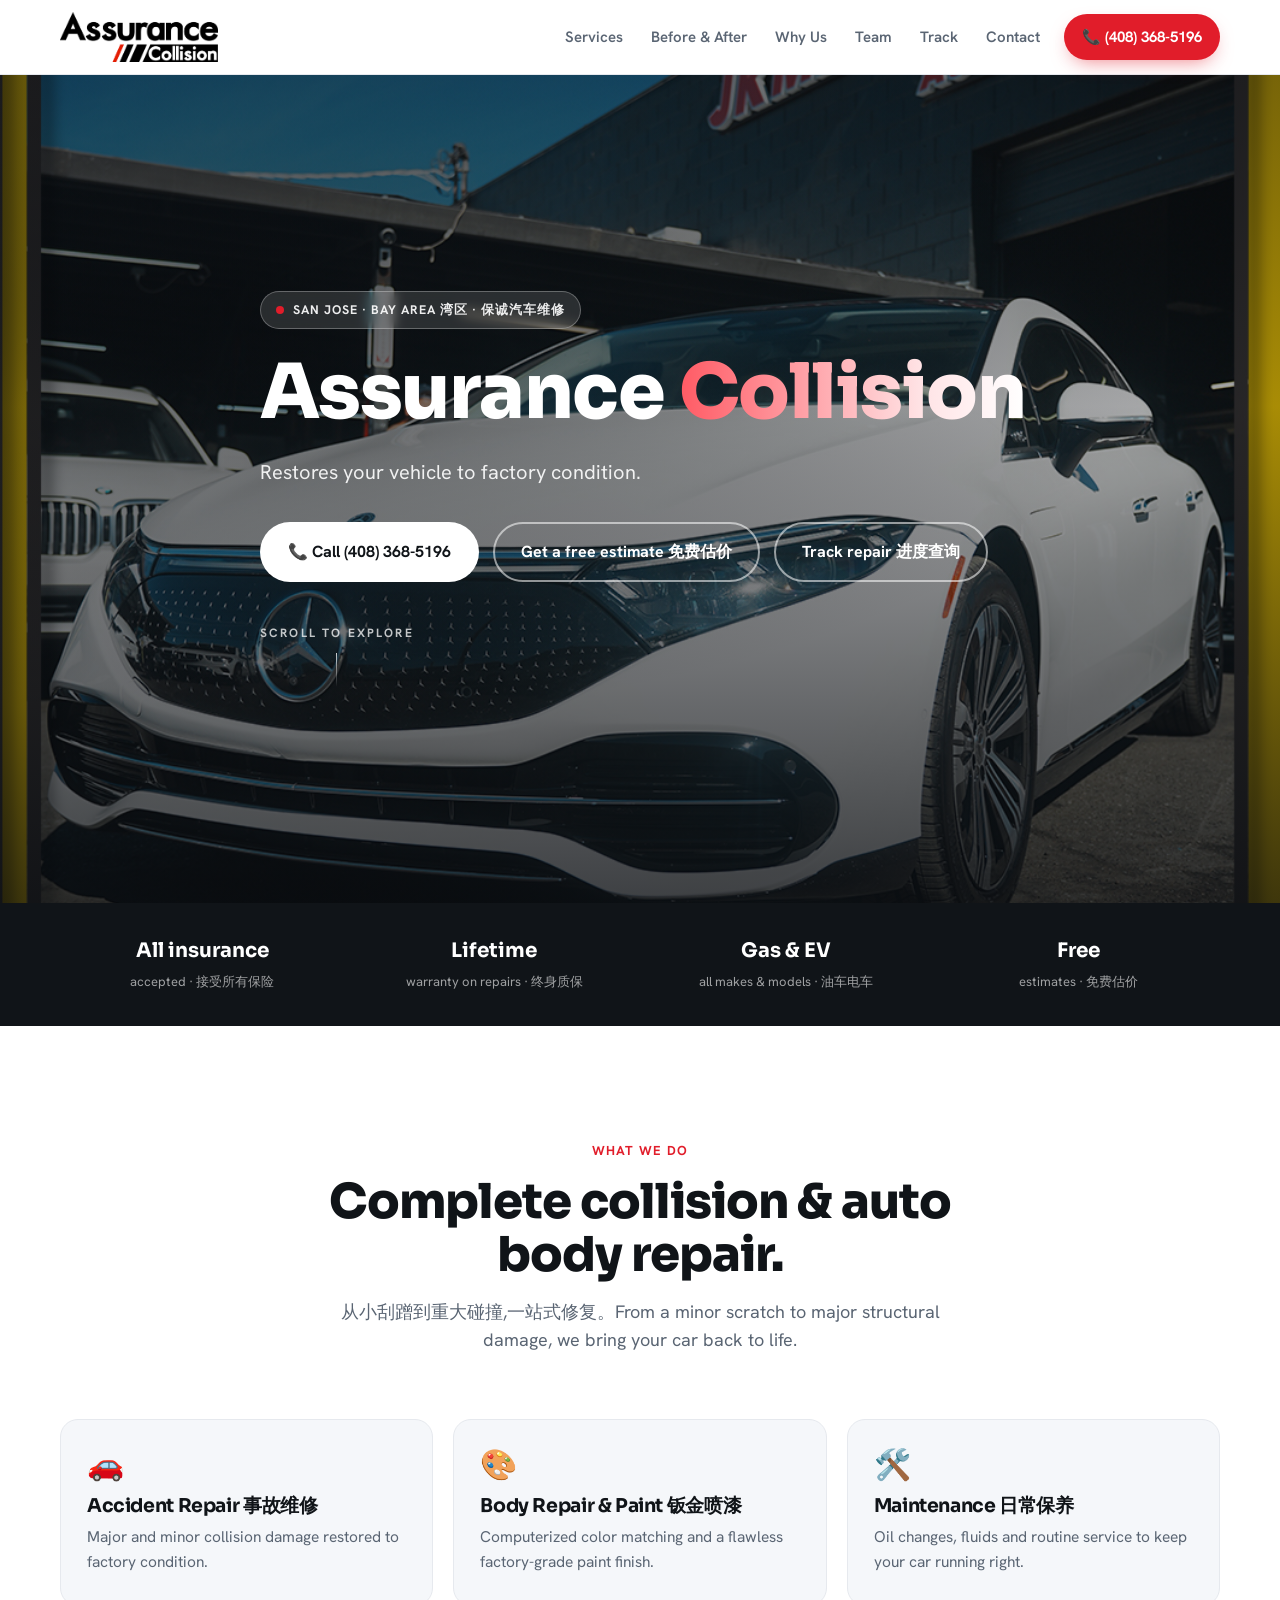
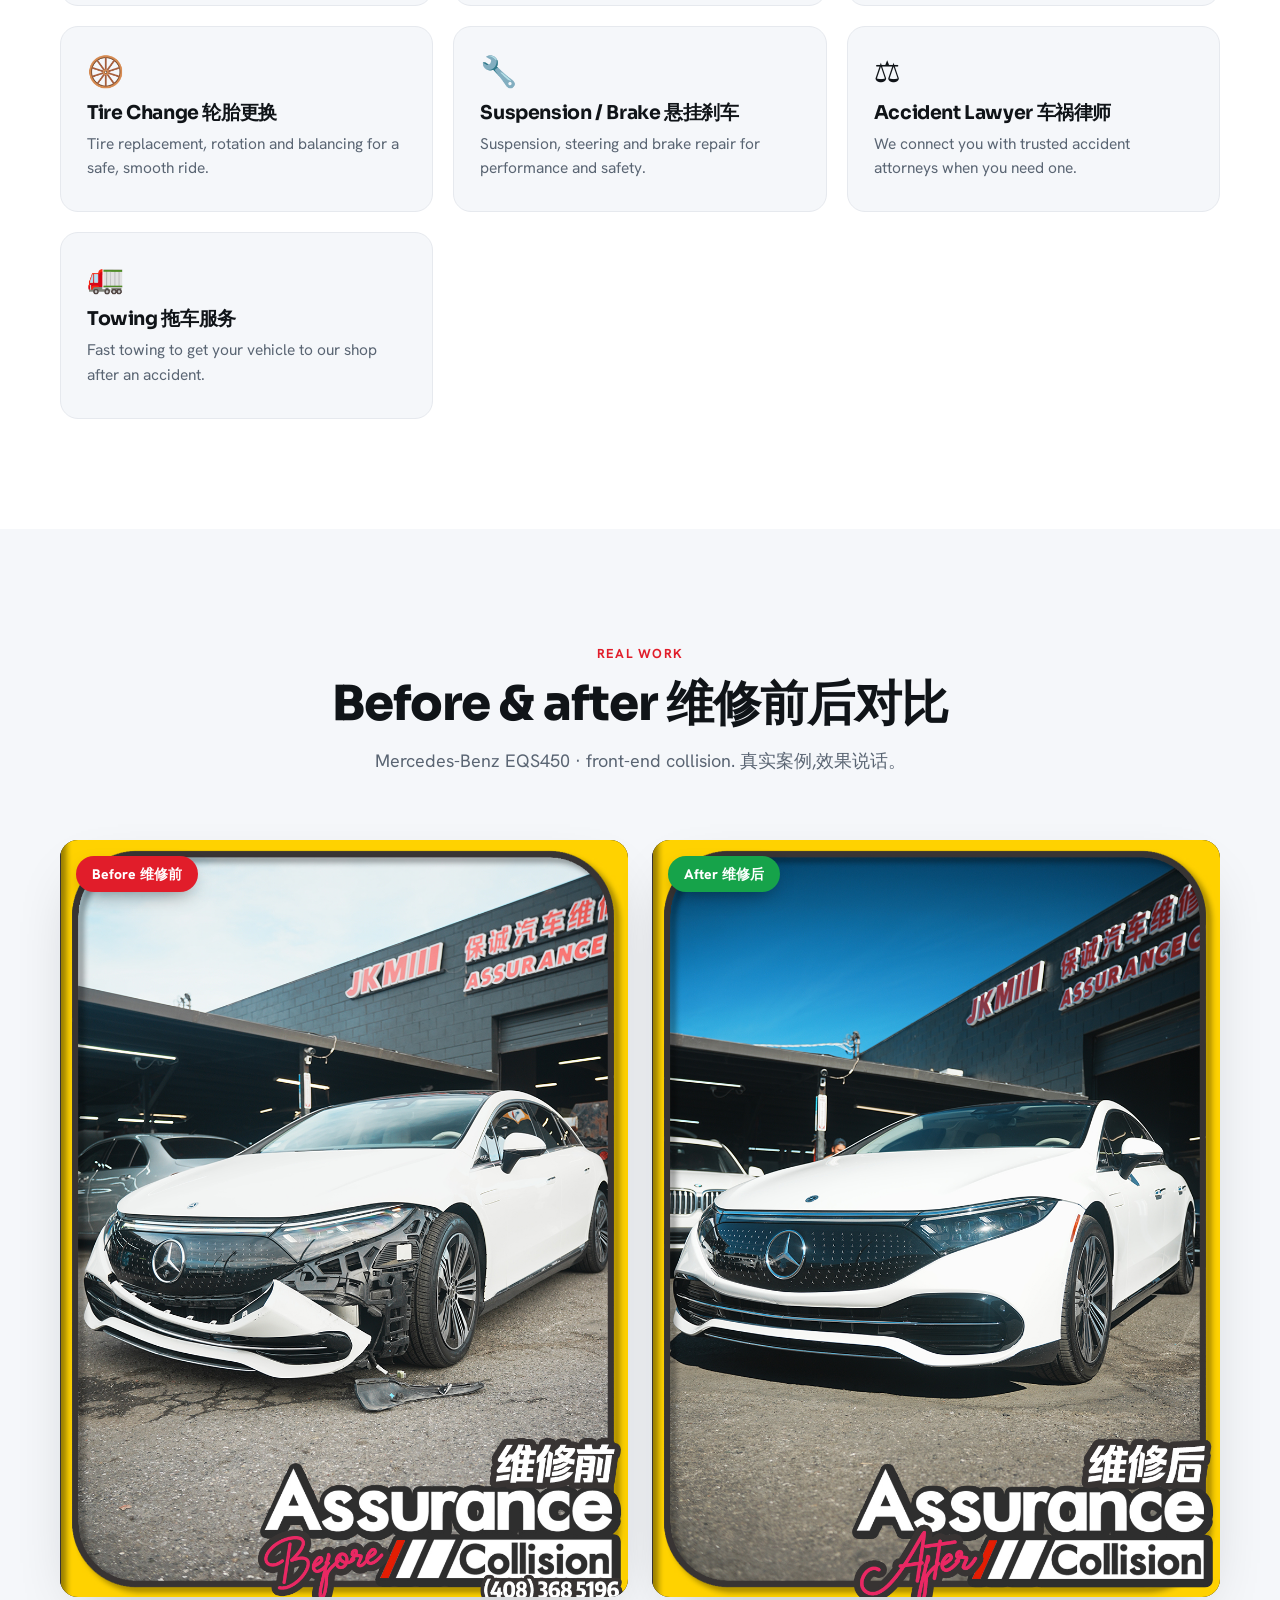
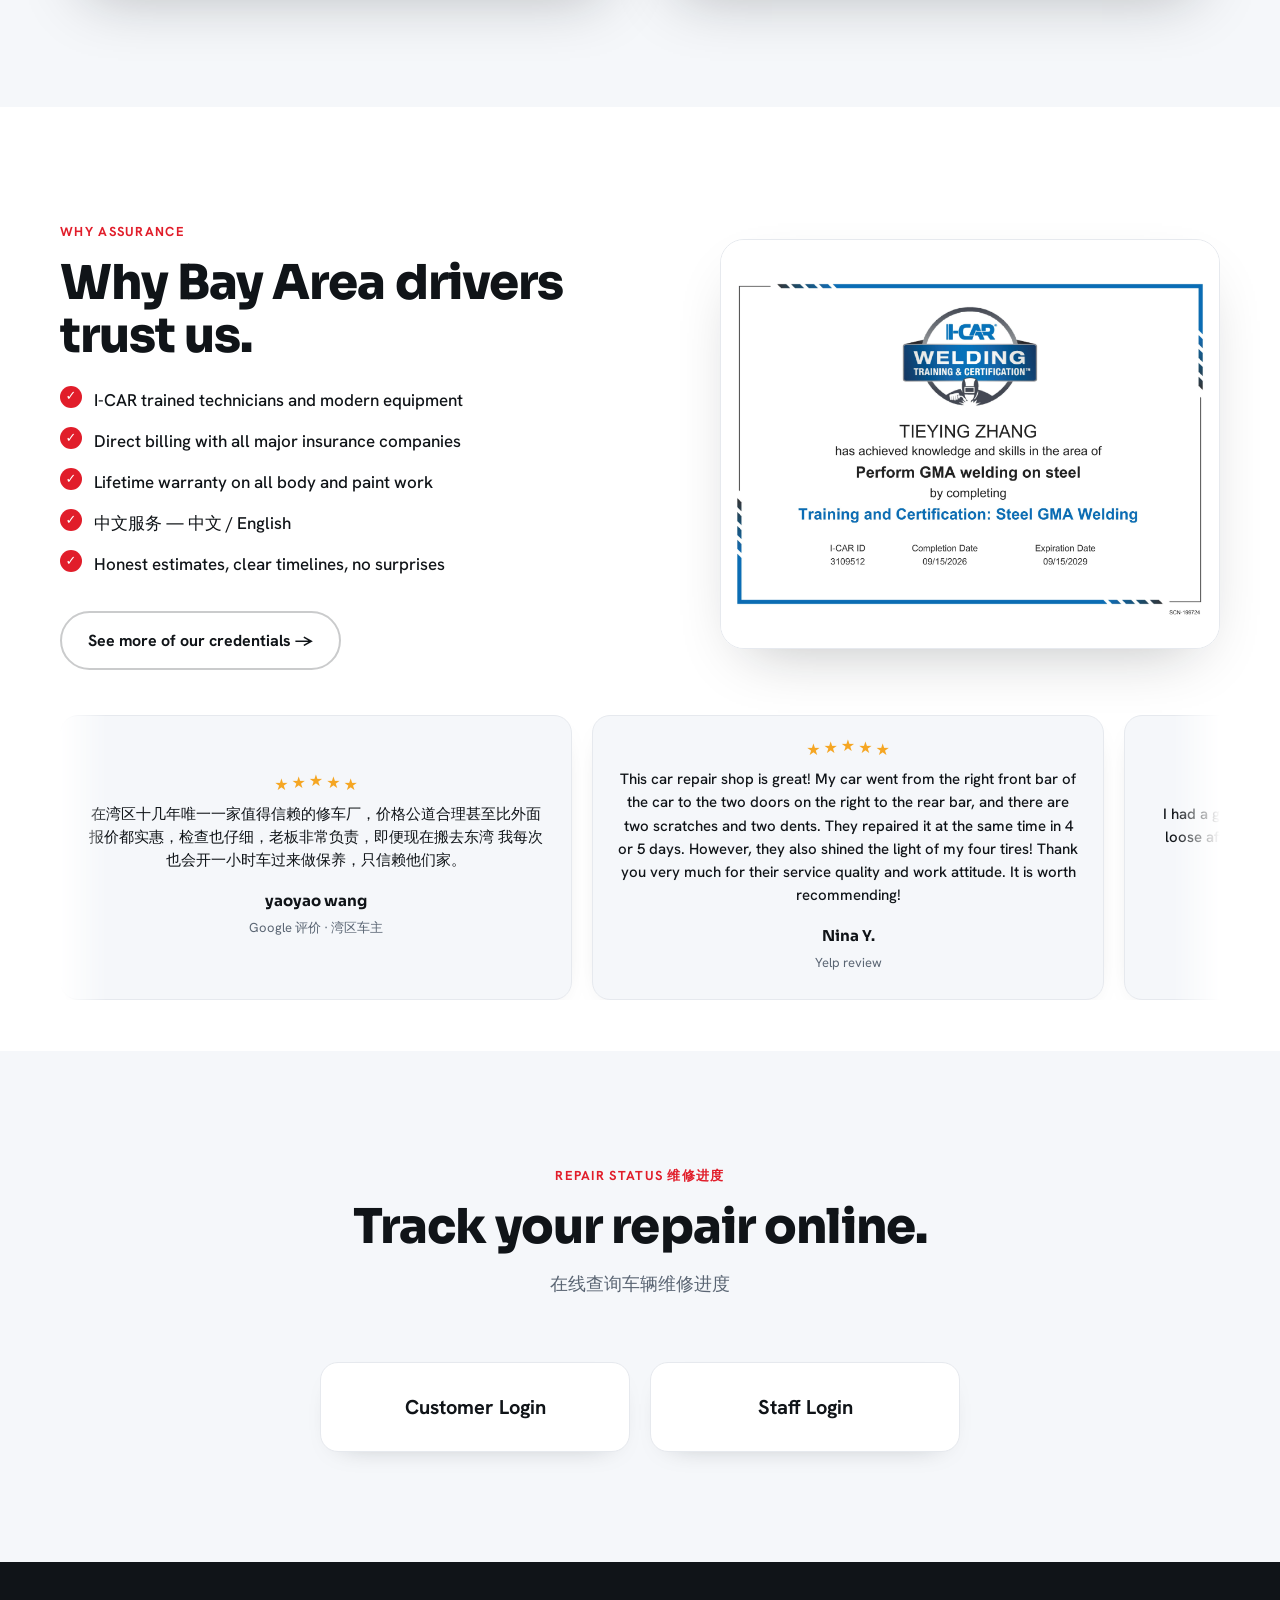
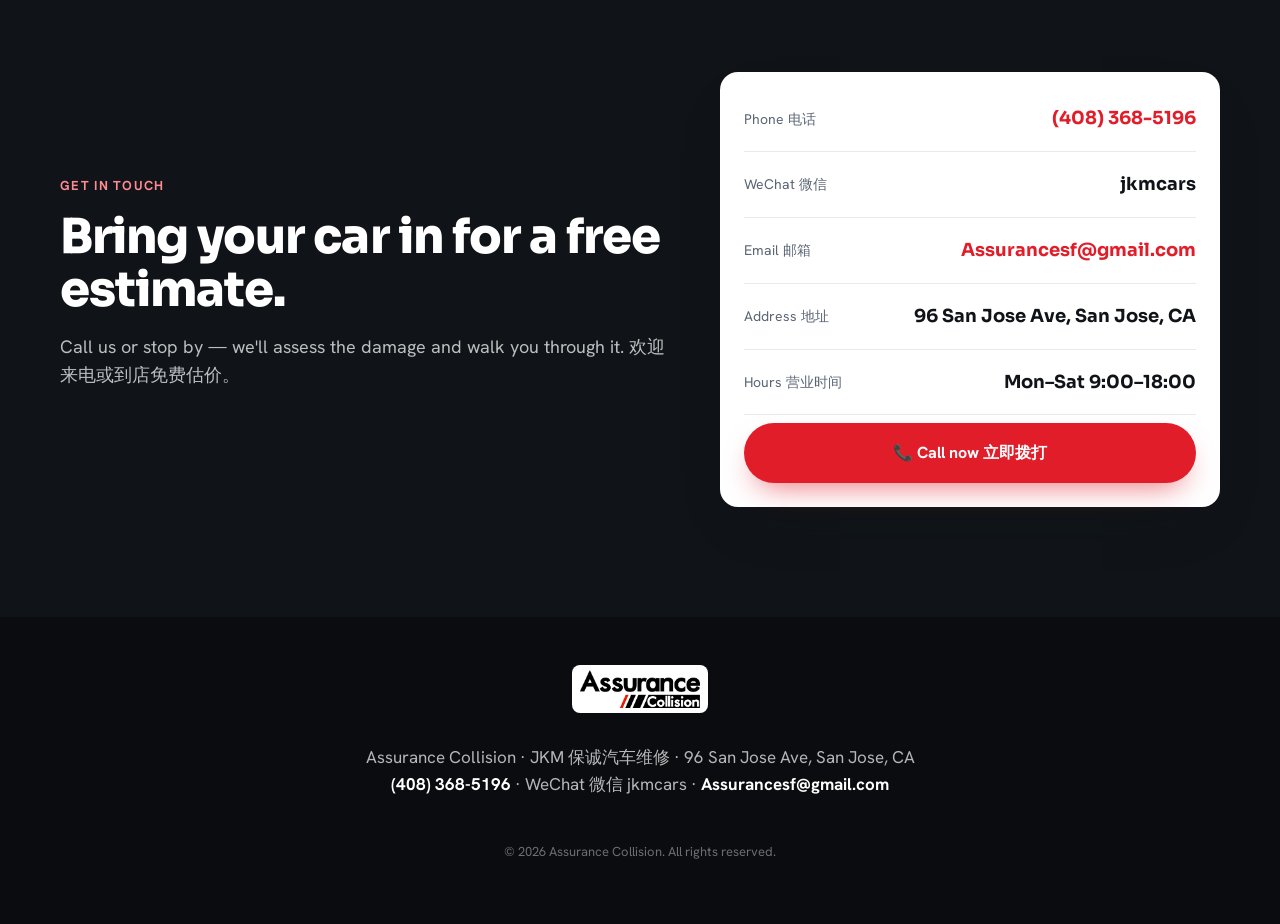
==== commit 76c818e9: "Fix reviews marquee: seamless loop + constant speed across screen sizes - Shift by exact one-set pix" ====
--- a/index.html
+++ b/index.html
@@ -268,18 +268,33 @@
   track.addEventListener('click', function(e){ if (Math.abs(dx) > 6) e.preventDefault(); }, true);
 })();
 
-// 客户评价：连续匀速向左滚动（marquee）。克隆一份卡片接在后面实现无缝循环；
-// 速度在 CSS 的 .rev-grid animation 时长里调（越大越慢），鼠标悬停暂停。
+// 客户评价：连续匀速向左滚动（marquee）。克隆一组卡片凑成两组，按"一整组的像素宽度"
+// 精确位移 → 无缝循环；动画时长随内容宽度计算 → 各屏（手机/电脑）滚动速度一致。
+// 速度改下面的 SPEED（每秒像素，越大越快）；鼠标悬停暂停。
 (function(){
   var track = document.querySelector('#reviews .rev-grid');
   if (!track) return;
   var originals = Array.prototype.slice.call(track.children);
-  if (originals.length < 1) return;
+  if (!originals.length) return;
   originals.forEach(function(node){
     var clone = node.cloneNode(true);
     clone.setAttribute('aria-hidden', 'true');
     track.appendChild(clone);
   });
+  var SPEED = 36; // px/秒
+  function apply(){
+    var w = 0;
+    originals.forEach(function(c){
+      var s = getComputedStyle(c);
+      w += c.getBoundingClientRect().width + parseFloat(s.marginRight || 0) + parseFloat(s.marginLeft || 0);
+    });
+    if (w <= 0) return;
+    track.style.setProperty('--rev-shift', w + 'px'); // 精确位移一整组，接缝对齐
+    track.style.animationDuration = (w / SPEED) + 's'; // 速度恒定，不随屏宽变化
+  }
+  apply();
+  var t;
+  window.addEventListener('resize', function(){ clearTimeout(t); t = setTimeout(apply, 200); });
 })();
 
 // 滚动渐入：各板块滚到视口时淡入上滑，同组元素错落出现
--- a/styles.css
+++ b/styles.css
@@ -149,9 +149,9 @@
 .why{padding-bottom:clamp(16px,2.5vw,32px)}   /* 收小 Why Us ↔ reviews 间距 */
 .reviews{padding-top:clamp(4px,1vw,14px);padding-bottom:clamp(34px,4vw,52px)}
 .rev-viewport{overflow:hidden;-webkit-mask-image:linear-gradient(90deg,transparent,#000 4%,#000 96%,transparent);mask-image:linear-gradient(90deg,transparent,#000 4%,#000 96%,transparent)}
-.rev-grid{display:flex;width:max-content;align-items:stretch;animation:rev-scroll 60s linear infinite}
+.rev-grid{display:flex;width:max-content;align-items:stretch;animation:rev-scroll 60s linear infinite;will-change:transform}
 .rev-viewport:hover .rev-grid{animation-play-state:paused}
-@keyframes rev-scroll{from{transform:translateX(0)}to{transform:translateX(-50%)}}
+@keyframes rev-scroll{from{transform:translateX(0)}to{transform:translateX(calc(-1 * var(--rev-shift,50%)))}}
 .rev-slide{flex:0 0 clamp(280px,40vw,520px);min-width:0;margin:0 20px 0 0;background:var(--soft);border:1px solid var(--line);border-radius:var(--radius);box-shadow:0 10px 30px -22px rgba(16,20,24,.4);padding:24px 24px;display:flex;flex-direction:column;justify-content:center;text-align:center}
 .rev-stars{display:inline-flex;align-self:center;gap:3px;color:#f5a623;font-size:16px;line-height:1;margin:0 0 12px}
 .rev-stars span{display:inline-block}
